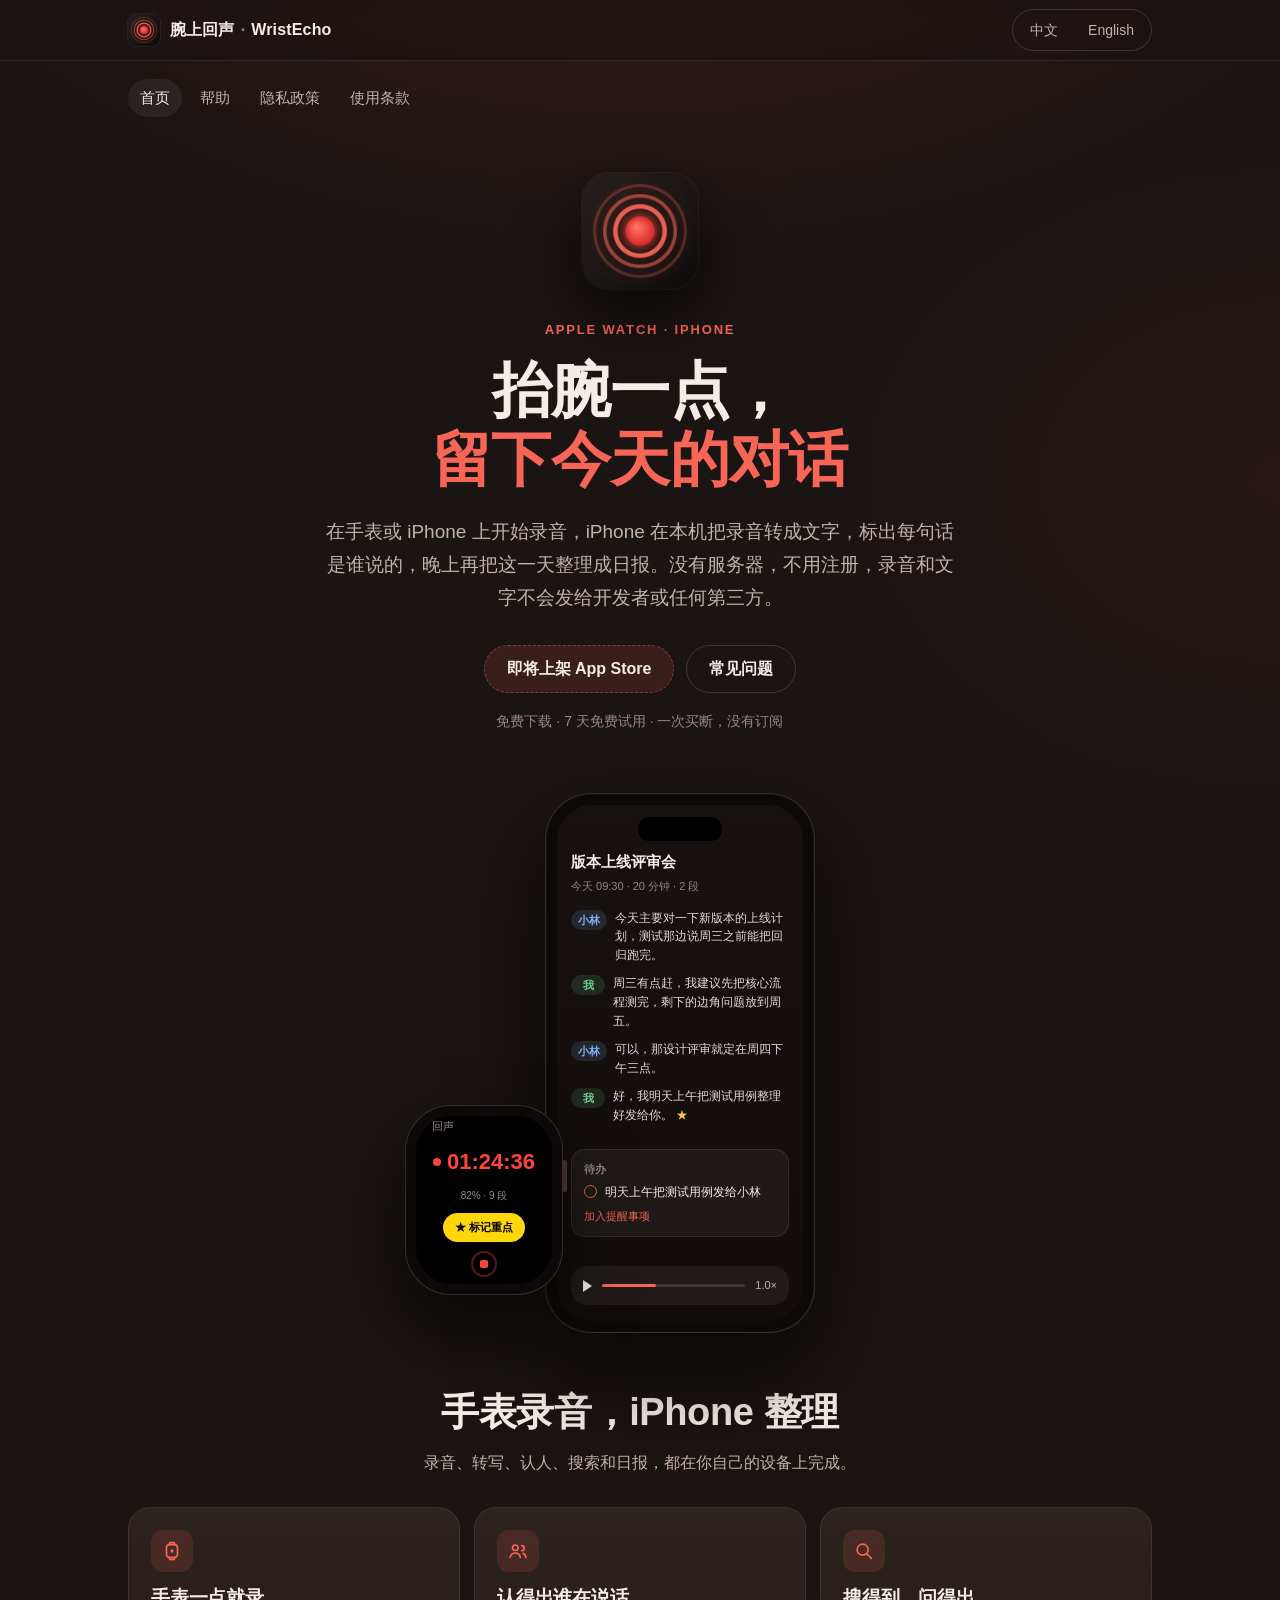
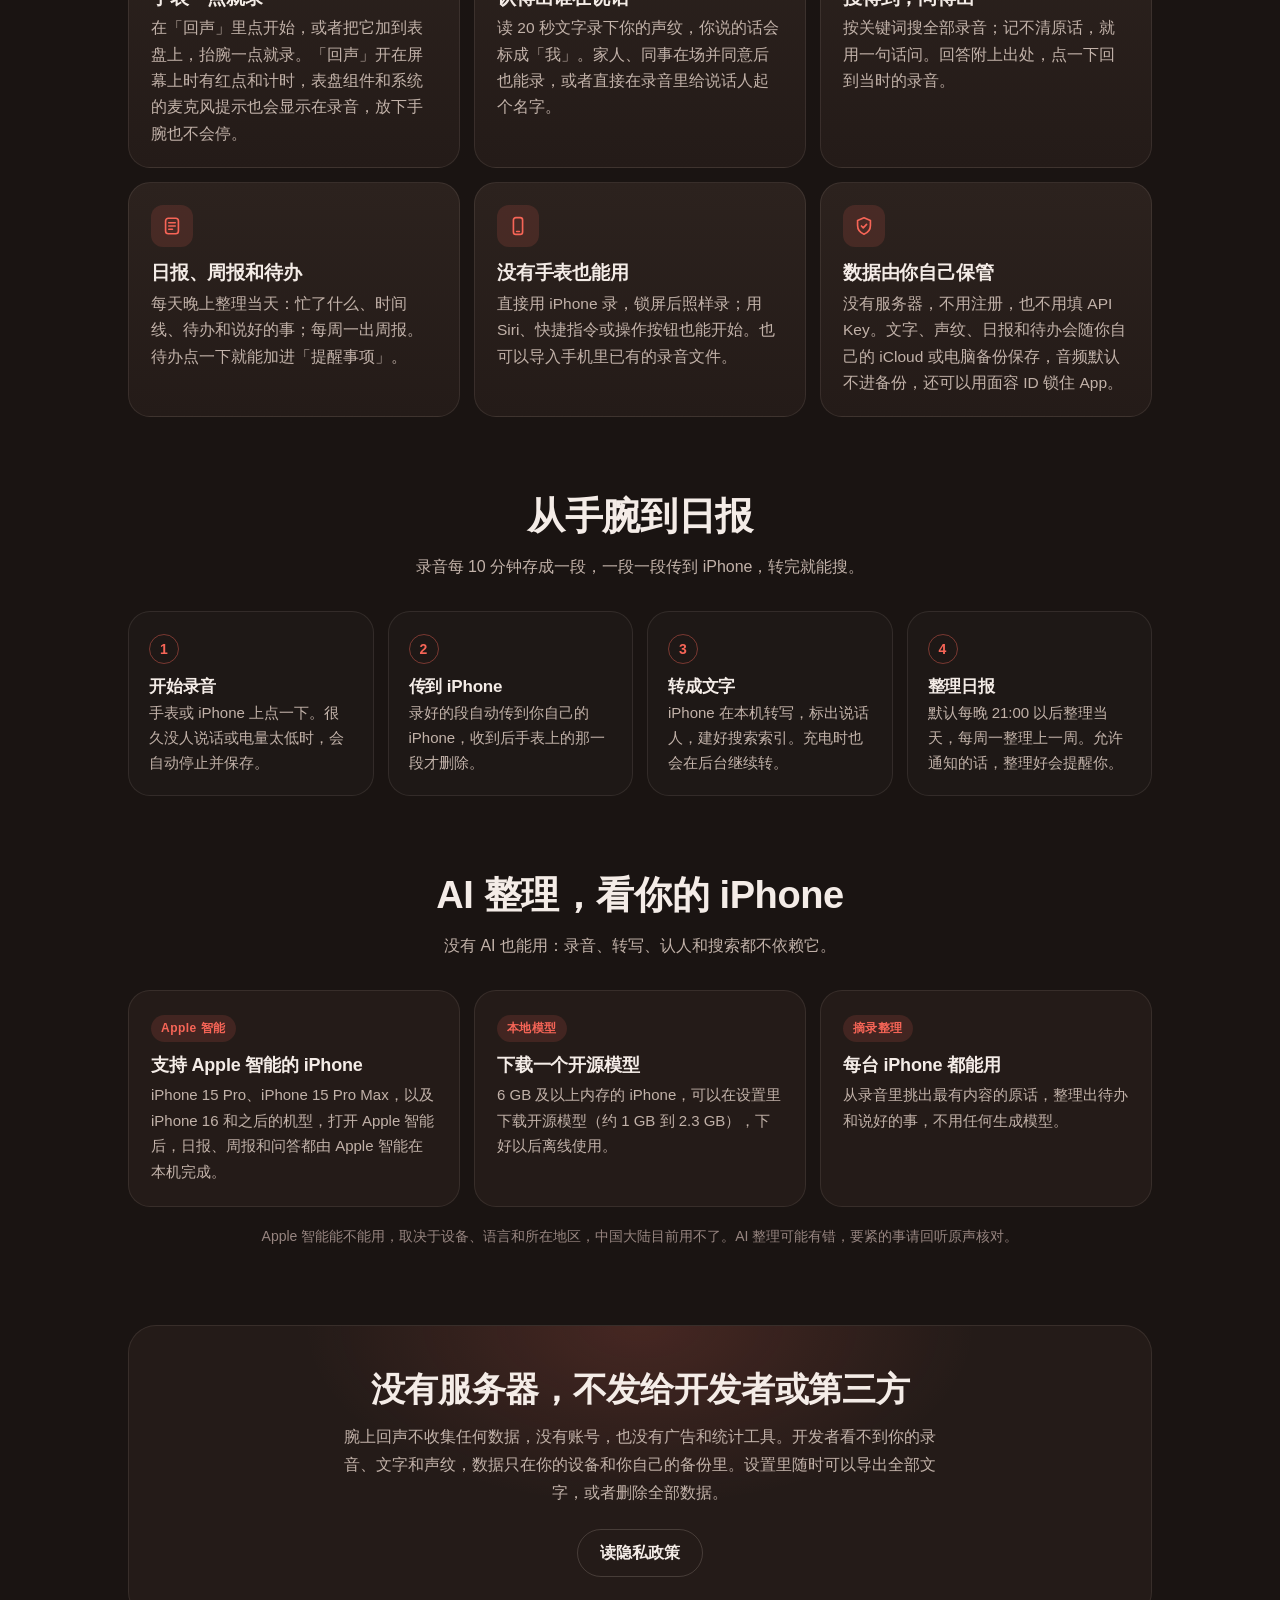
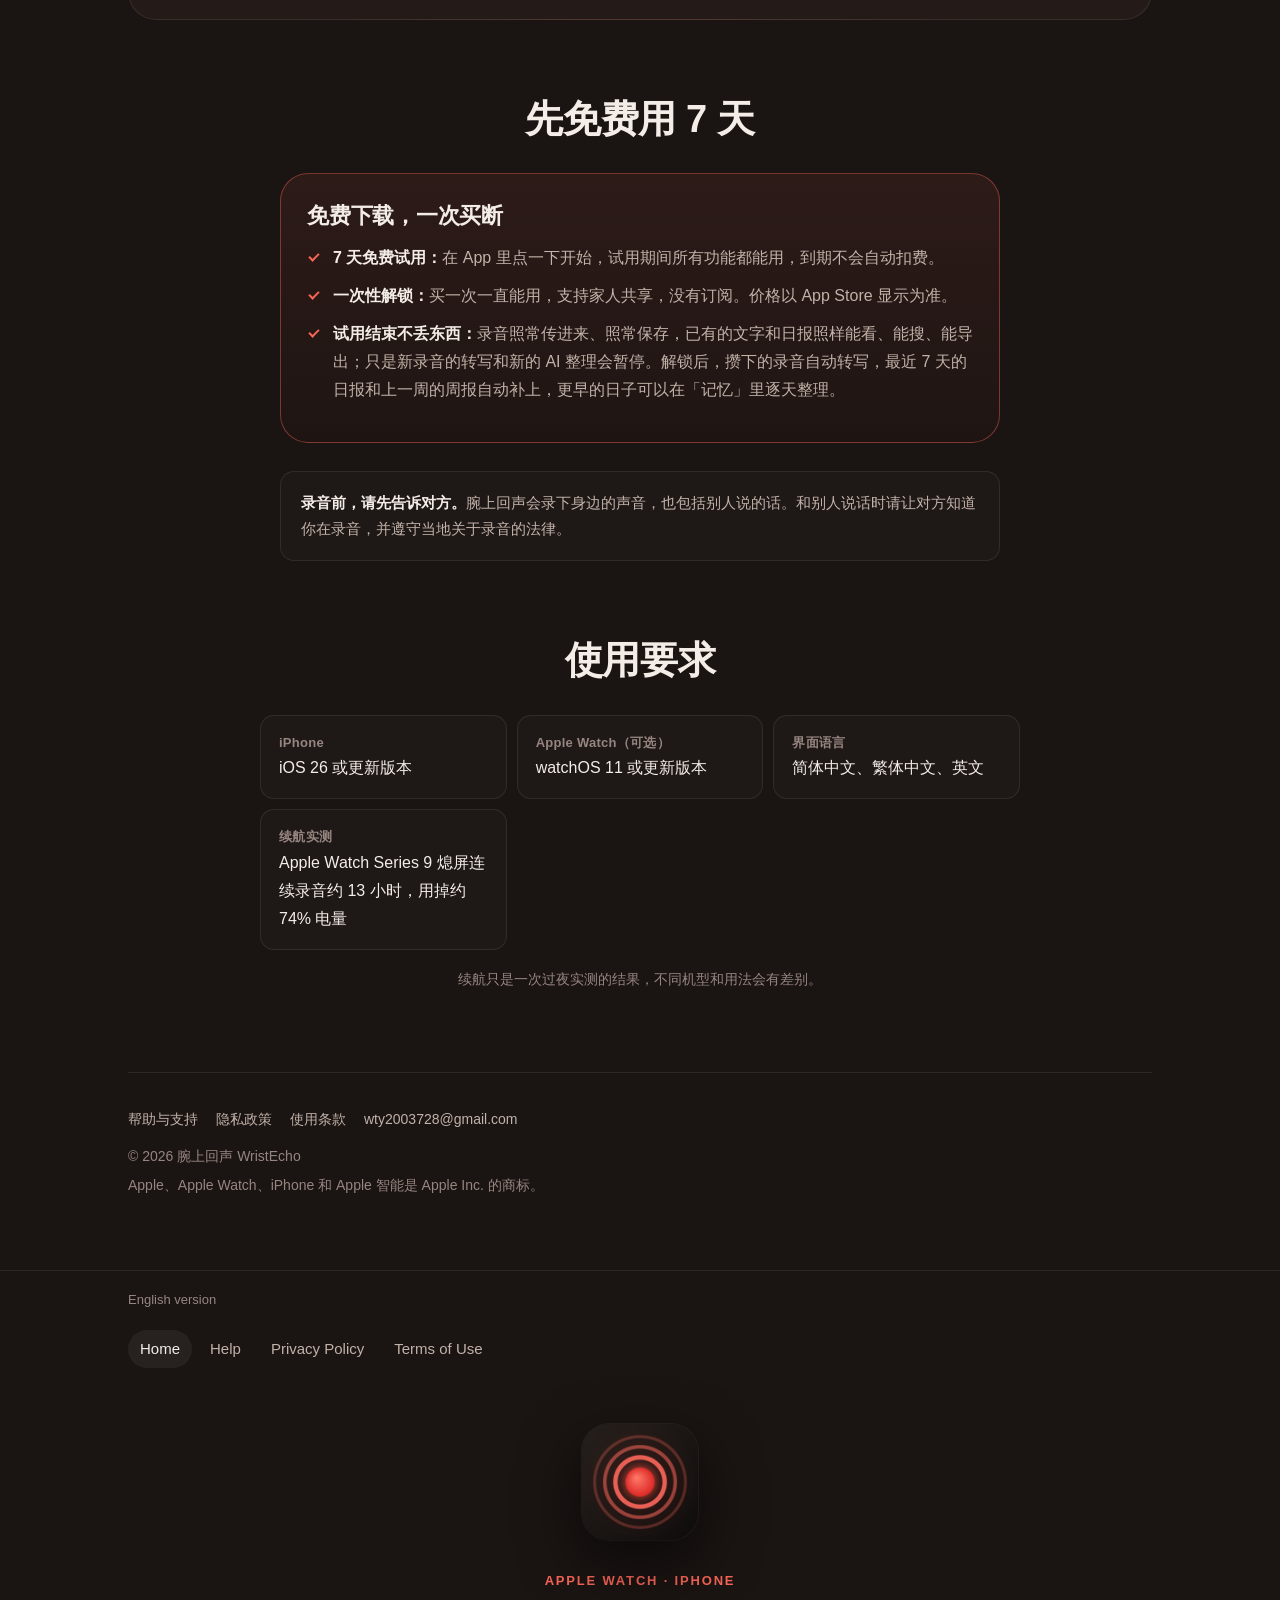
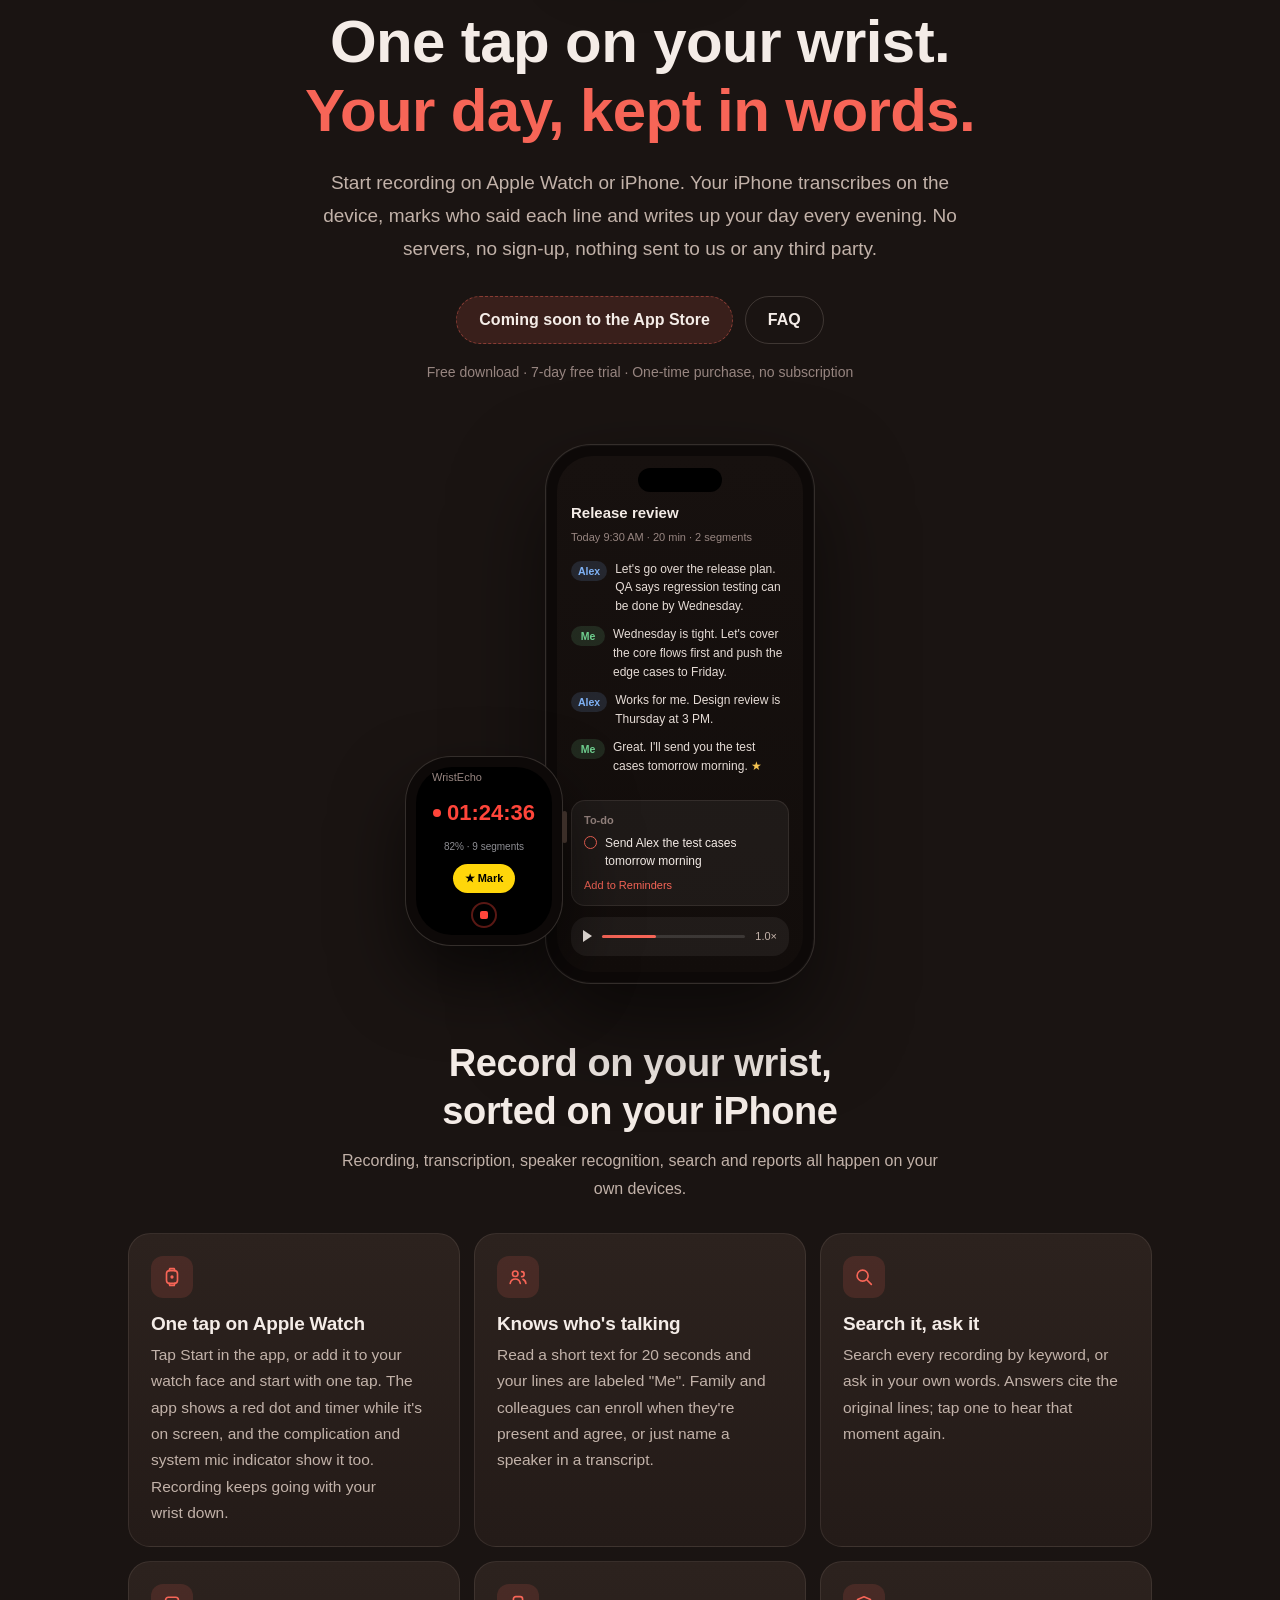
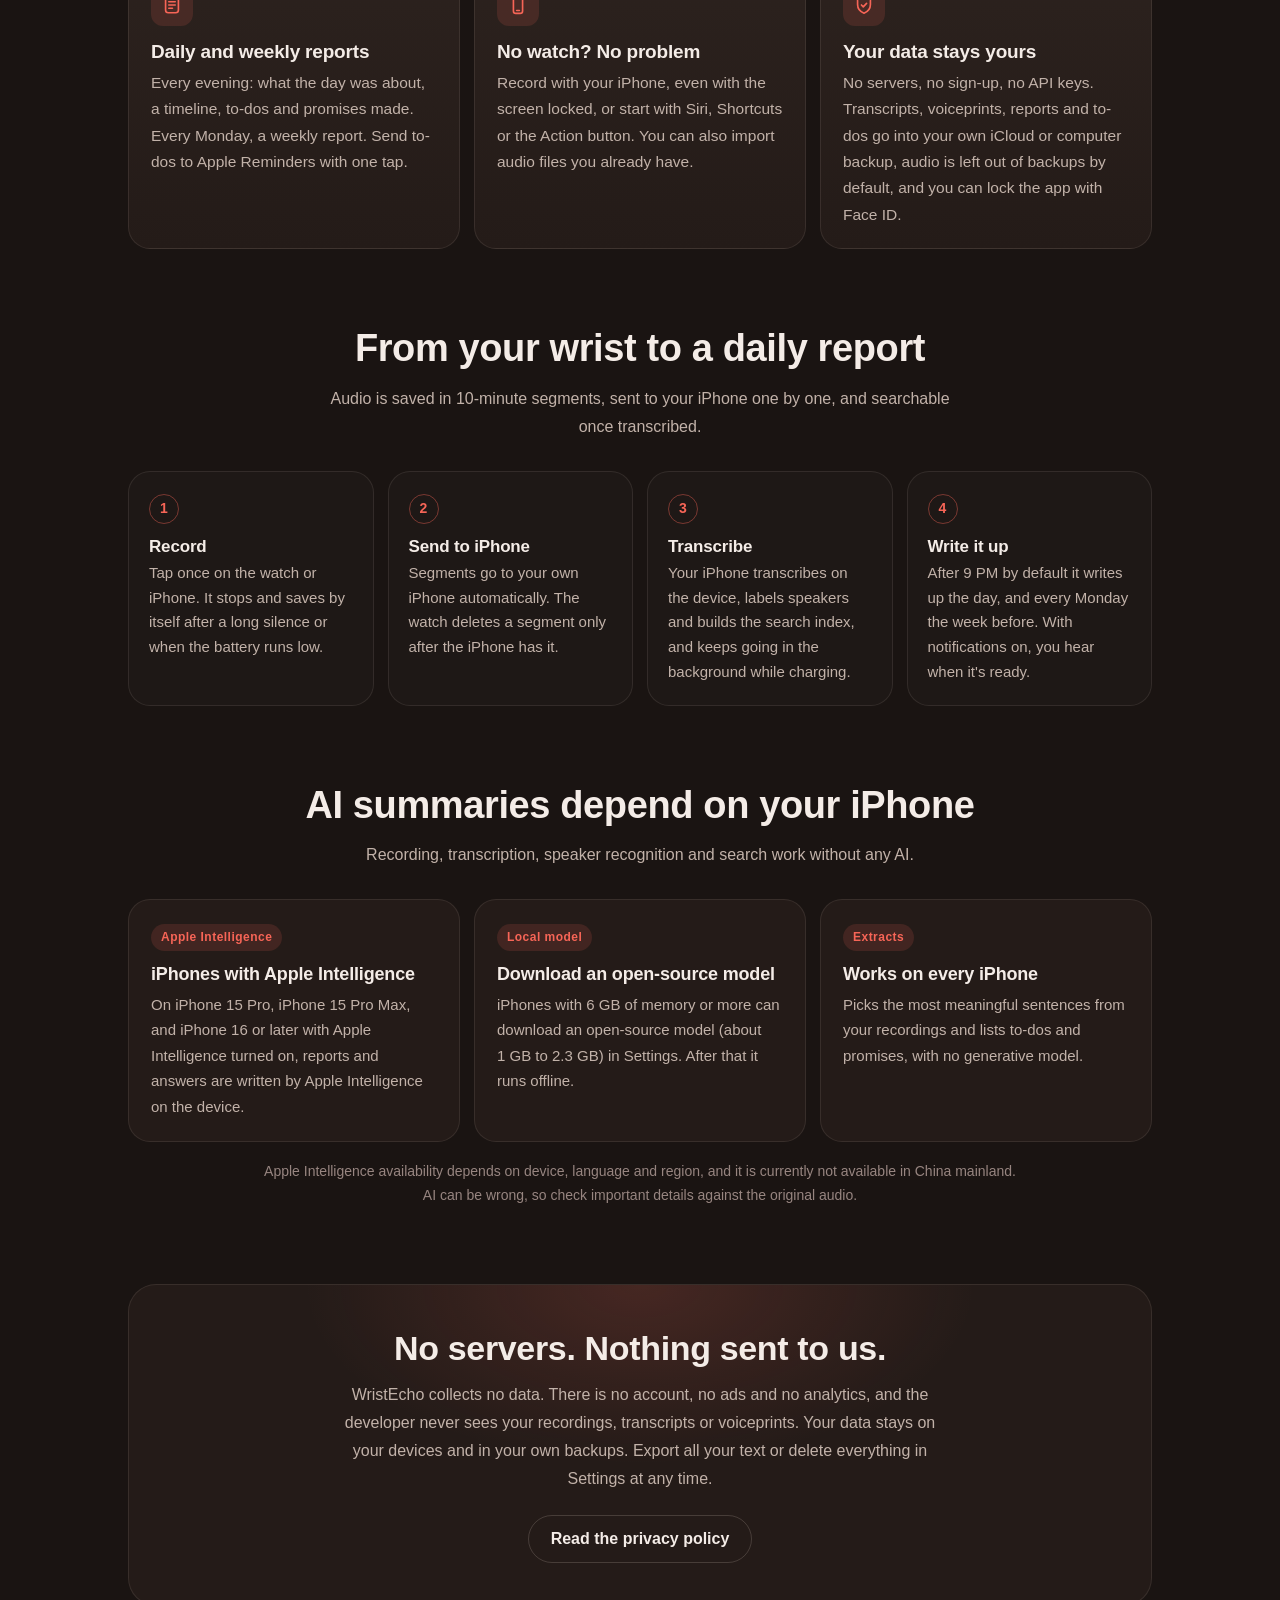
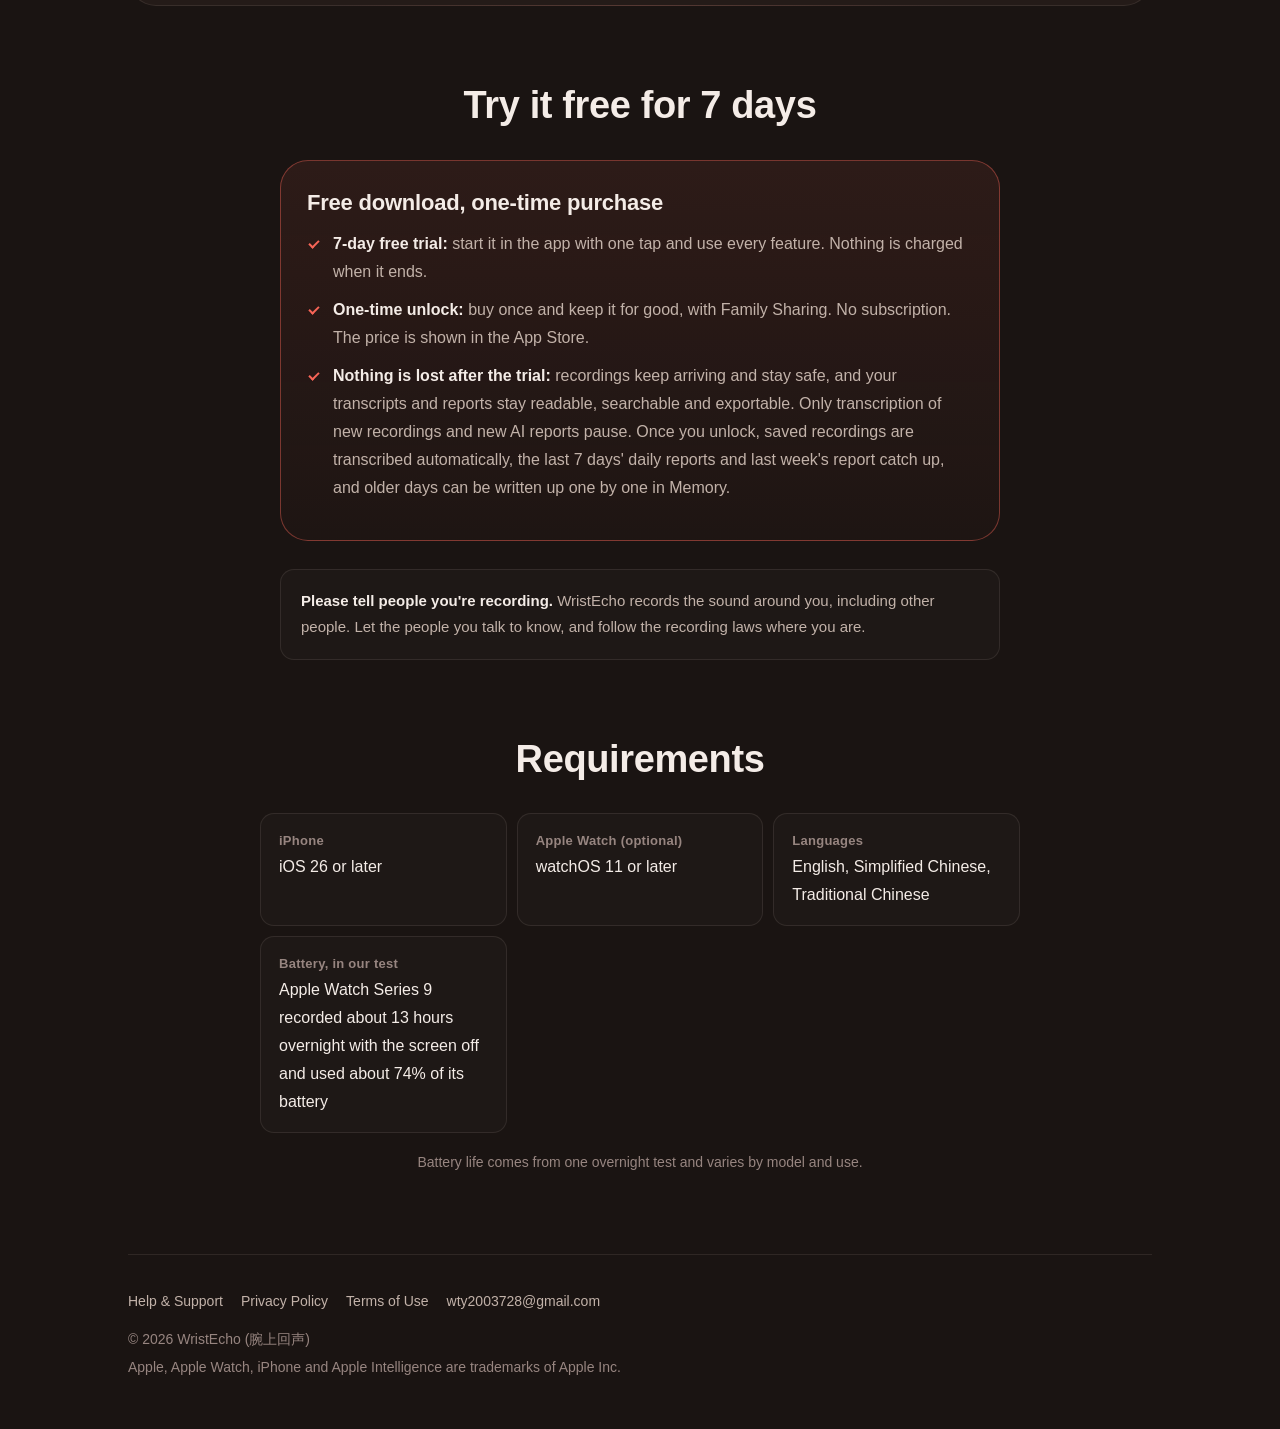
==== wristecho/index.html @ 3355d91e "WristEcho website: privacy policy, terms, support" ====
<!doctype html>
<html lang="zh-Hans">
<head>
<meta charset="utf-8">
<meta name="viewport" content="width=device-width, initial-scale=1, viewport-fit=cover">
<title>腕上回声 WristEcho · 抬腕一点，留下今天的对话</title>
<meta name="description" content="Apple Watch 或 iPhone 录音，iPhone 在本机转成文字、标出谁在说话、每天整理日报。没有服务器，不用注册，不发给开发者或任何第三方。WristEcho records on Apple Watch or iPhone and turns your day into speaker-labeled transcripts and daily reports, all on device.">
<meta name="theme-color" content="#1A1412">
<meta name="color-scheme" content="dark">
<meta property="og:title" content="腕上回声 WristEcho">
<meta property="og:description" content="抬腕一点，留下今天的对话。One tap on your wrist, and your iPhone writes up your day.">
<meta property="og:image" content="https://linfanty.github.io/wristecho/icon.png">
<meta property="og:type" content="website">
<link rel="icon" type="image/png" href="icon.png">
<link rel="apple-touch-icon" href="icon.png">
<link rel="stylesheet" href="style.css">
</head>
<body>
<a class="skip" href="#zh-main">跳到正文 · Skip to content</a>
<header class="topbar">
  <div class="wrap topbar-in">
    <a class="brand" href="index.html"><img src="icon.png" alt="" width="32" height="32"><span class="brand-name">腕上回声<span class="brand-sep">·</span><span class="brand-en" lang="en">WristEcho</span></span></a>
    <nav class="langswitch" aria-label="语言 Language"><a class="lz" href="#zh" lang="zh-Hans">中文</a><a class="le" href="#en" lang="en">English</a></nav>
  </div>
</header>

<main>
<section class="lang" id="zh" data-lang="zh" lang="zh-Hans">
  <div class="wrap">
    <nav class="pagenav" aria-label="网站导航">
      <a href="index.html#zh" aria-current="page">首页</a>
      <a href="support.html#zh">帮助</a>
      <a href="privacy.html#zh">隐私政策</a>
      <a href="terms.html#zh">使用条款</a>
    </nav>

    <div class="hero" id="zh-main">
      <div class="emblem" aria-hidden="true"><span class="ring"></span><span class="ring"></span><span class="ring"></span><img src="icon.png" alt="" width="116" height="116"></div>
      <p class="eyebrow">Apple Watch · iPhone</p>
      <h1>抬腕一点，<br><span class="hl">留下今天的对话</span></h1>
      <p class="lede">在手表或 iPhone 上开始录音，iPhone 在本机把录音转成文字，标出每句话是谁说的，晚上再把这一天整理成日报。没有服务器，不用注册，录音和文字不会发给开发者或任何第三方。</p>
      <div class="cta">
        <span class="btn btn-soon">即将上架 App Store</span>
        <a class="btn btn-ghost" href="support.html#zh">常见问题</a>
      </div>
      <p class="fine">免费下载 · 7 天免费试用 · 一次买断，没有订阅</p>
    </div>

    <div class="showcase" aria-hidden="true">
      <div class="phone">
        <div class="phone-screen">
          <div class="p-head"><span class="p-title">版本上线评审会</span><span class="p-sub">今天 09:30 · 20 分钟 · 2 段</span></div>
          <div class="tline"><span class="chip other">小林</span><p>今天主要对一下新版本的上线计划，测试那边说周三之前能把回归跑完。</p></div>
          <div class="tline"><span class="chip me">我</span><p>周三有点赶，我建议先把核心流程测完，剩下的边角问题放到周五。</p></div>
          <div class="tline opt"><span class="chip other">小林</span><p>可以，那设计评审就定在周四下午三点。</p></div>
          <div class="tline star"><span class="chip me">我</span><p>好，我明天上午把测试用例整理好发给你。</p></div>
          <div class="p-todo"><b>待办</b><span>明天上午把测试用例发给小林</span><i>加入提醒事项</i></div>
          <div class="p-player"><span class="play"></span><span class="bar"></span><span>1.0×</span></div>
        </div>
      </div>
      <div class="watch">
        <div class="watch-screen">
          <span class="w-name">回声</span>
          <span class="w-timer">01:24:36</span>
          <span class="w-meta">82% · 9 段</span>
          <span class="w-mark">★ 标记重点</span>
          <span class="w-stop"></span>
        </div>
      </div>
    </div>

    <div class="section">
      <div class="section-head">
        <h2>手表录音，iPhone 整理</h2>
        <p>录音、转写、认人、搜索和日报，都在你自己的设备上完成。</p>
      </div>
      <div class="grid">
        <div class="card">
          <div class="icon"><svg viewBox="0 0 24 24" fill="none" stroke="currentColor" stroke-width="1.8" stroke-linecap="round" stroke-linejoin="round" aria-hidden="true"><rect x="6" y="5" width="12" height="14" rx="3.5"/><path d="M9 5l.6-2.2h4.8L15 5M9 19l.6 2.2h4.8L15 19"/><circle cx="12" cy="12" r="1.8" fill="currentColor" stroke="none"/></svg></div>
          <h3>手表一点就录</h3>
          <p>在「回声」里点开始，或者把它加到表盘上，抬腕一点就录。「回声」开在屏幕上时有红点和计时，表盘组件和系统的麦克风提示也会显示在录音，放下手腕也不会停。</p>
        </div>
        <div class="card">
          <div class="icon"><svg viewBox="0 0 24 24" fill="none" stroke="currentColor" stroke-width="1.8" stroke-linecap="round" stroke-linejoin="round" aria-hidden="true"><circle cx="9" cy="8.5" r="3"/><path d="M3.5 19c.6-3 2.8-4.8 5.5-4.8s4.9 1.8 5.5 4.8"/><path d="M16 6.2a2.7 2.7 0 1 1 0 5.4M17.5 14.6c1.7.6 2.8 2.1 3.1 4.4"/></svg></div>
          <h3>认得出谁在说话</h3>
          <p>读 20 秒文字录下你的声纹，你说的话会标成「我」。家人、同事在场并同意后也能录，或者直接在录音里给说话人起个名字。</p>
        </div>
        <div class="card">
          <div class="icon"><svg viewBox="0 0 24 24" fill="none" stroke="currentColor" stroke-width="1.8" stroke-linecap="round" stroke-linejoin="round" aria-hidden="true"><circle cx="10.5" cy="10.5" r="6"/><path d="M15 15l5 5"/></svg></div>
          <h3>搜得到，问得出</h3>
          <p>按关键词搜全部录音；记不清原话，就用一句话问。回答附上出处，点一下回到当时的录音。</p>
        </div>
        <div class="card">
          <div class="icon"><svg viewBox="0 0 24 24" fill="none" stroke="currentColor" stroke-width="1.8" stroke-linecap="round" stroke-linejoin="round" aria-hidden="true"><rect x="5" y="3.5" width="14" height="17" rx="3"/><path d="M8.5 8.5h7M8.5 12h7M8.5 15.5h4"/></svg></div>
          <h3>日报、周报和待办</h3>
          <p>每天晚上整理当天：忙了什么、时间线、待办和说好的事；每周一出周报。待办点一下就能加进「提醒事项」。</p>
        </div>
        <div class="card">
          <div class="icon"><svg viewBox="0 0 24 24" fill="none" stroke="currentColor" stroke-width="1.8" stroke-linecap="round" stroke-linejoin="round" aria-hidden="true"><rect x="7" y="2.8" width="10" height="18.4" rx="2.6"/><path d="M10.5 18h3"/></svg></div>
          <h3>没有手表也能用</h3>
          <p>直接用 iPhone 录，锁屏后照样录；用 Siri、快捷指令或操作按钮也能开始。也可以导入手机里已有的录音文件。</p>
        </div>
        <div class="card">
          <div class="icon"><svg viewBox="0 0 24 24" fill="none" stroke="currentColor" stroke-width="1.8" stroke-linecap="round" stroke-linejoin="round" aria-hidden="true"><path d="M12 3l7 3v5.5c0 4.4-3 7.9-7 9.5-4-1.6-7-5.1-7-9.5V6z"/><path d="M9.2 12l2 2 3.6-3.8"/></svg></div>
          <h3>数据由你自己保管</h3>
          <p>没有服务器，不用注册，也不用填 API Key。文字、声纹、日报和待办会随你自己的 iCloud 或电脑备份保存，音频默认不进备份，还可以用面容 ID 锁住 App。</p>
        </div>
      </div>
    </div>

    <div class="section">
      <div class="section-head">
        <h2>从手腕到日报</h2>
        <p>录音每 10 分钟存成一段，一段一段传到 iPhone，转完就能搜。</p>
      </div>
      <ol class="flow">
        <li><h3>开始录音</h3><p>手表或 iPhone 上点一下。很久没人说话或电量太低时，会自动停止并保存。</p></li>
        <li><h3>传到 iPhone</h3><p>录好的段自动传到你自己的 iPhone，收到后手表上的那一段才删除。</p></li>
        <li><h3>转成文字</h3><p>iPhone 在本机转写，标出说话人，建好搜索索引。充电时也会在后台继续转。</p></li>
        <li><h3>整理日报</h3><p>默认每晚 21:00 以后整理当天，每周一整理上一周。允许通知的话，整理好会提醒你。</p></li>
      </ol>
    </div>

    <div class="section">
      <div class="section-head">
        <h2>AI 整理，看你的 iPhone</h2>
        <p>没有 AI 也能用：录音、转写、认人和搜索都不依赖它。</p>
      </div>
      <div class="tiers">
        <div class="tier"><span class="tag">Apple 智能</span><h3>支持 Apple 智能的 iPhone</h3><p>iPhone 15 Pro、iPhone 15 Pro Max，以及 iPhone 16 和之后的机型，打开 Apple 智能后，日报、周报和问答都由 Apple 智能在本机完成。</p></div>
        <div class="tier"><span class="tag">本地模型</span><h3>下载一个开源模型</h3><p>6 GB 及以上内存的 iPhone，可以在设置里下载开源模型（约 1 GB 到 2.3 GB），下好以后离线使用。</p></div>
        <div class="tier"><span class="tag">摘录整理</span><h3>每台 iPhone 都能用</h3><p>从录音里挑出最有内容的原话，整理出待办和说好的事，不用任何生成模型。</p></div>
      </div>
      <p class="note">Apple 智能能不能用，取决于设备、语言和所在地区，中国大陆目前用不了。AI 整理可能有错，要紧的事请回听原声核对。</p>
    </div>

    <div class="band">
      <h2>没有服务器，不发给开发者或第三方</h2>
      <p>腕上回声不收集任何数据，没有账号，也没有广告和统计工具。开发者看不到你的录音、文字和声纹，数据只在你的设备和你自己的备份里。设置里随时可以导出全部文字，或者删除全部数据。</p>
      <a class="btn btn-ghost" href="privacy.html#zh">读隐私政策</a>
    </div>

    <div class="section">
      <div class="section-head">
        <h2>先免费用 7 天</h2>
      </div>
      <div class="price">
        <h3>免费下载，一次买断</h3>
        <ul>
          <li><b>7 天免费试用：</b>在 App 里点一下开始，试用期间所有功能都能用，到期不会自动扣费。</li>
          <li><b>一次性解锁：</b>买一次一直能用，支持家人共享，没有订阅。价格以 App Store 显示为准。</li>
          <li><b>试用结束不丢东西：</b>录音照常传进来、照常保存，已有的文字和日报照样能看、能搜、能导出；只是新录音的转写和新的 AI 整理会暂停。解锁后，攒下的录音自动转写，最近 7 天的日报和上一周的周报自动补上，更早的日子可以在「记忆」里逐天整理。</li>
        </ul>
      </div>
      <p class="consent"><b>录音前，请先告诉对方。</b>腕上回声会录下身边的声音，也包括别人说的话。和别人说话时请让对方知道你在录音，并遵守当地关于录音的法律。</p>
    </div>

    <div class="section">
      <div class="section-head">
        <h2>使用要求</h2>
      </div>
      <div class="specs">
        <div class="spec"><b>iPhone</b><span>iOS 26 或更新版本</span></div>
        <div class="spec"><b>Apple Watch（可选）</b><span>watchOS 11 或更新版本</span></div>
        <div class="spec"><b>界面语言</b><span>简体中文、繁体中文、英文</span></div>
        <div class="spec"><b>续航实测</b><span>Apple Watch Series 9 熄屏连续录音约 13 小时，用掉约 74% 电量</span></div>
      </div>
      <p class="note">续航只是一次过夜实测的结果，不同机型和用法会有差别。</p>
    </div>

    <footer class="foot">
      <div class="foot-links">
        <a href="support.html#zh">帮助与支持</a>
        <a href="privacy.html#zh">隐私政策</a>
        <a href="terms.html#zh">使用条款</a>
        <a href="mailto:wty2003728@gmail.com">wty2003728@gmail.com</a>
      </div>
      <p>© 2026 腕上回声 WristEcho</p>
      <p>Apple、Apple Watch、iPhone 和 Apple 智能是 Apple Inc. 的商标。</p>
    </footer>
  </div>
</section>

<section class="lang" id="en" data-lang="en" lang="en">
  <div class="wrap">
    <p class="lang-note divider-note">English version</p>
    <nav class="pagenav" aria-label="Site">
      <a href="index.html#en" aria-current="page">Home</a>
      <a href="support.html#en">Help</a>
      <a href="privacy.html#en">Privacy Policy</a>
      <a href="terms.html#en">Terms of Use</a>
    </nav>

    <div class="hero" id="en-main">
      <div class="emblem" aria-hidden="true"><span class="ring"></span><span class="ring"></span><span class="ring"></span><img src="icon.png" alt="" width="116" height="116"></div>
      <p class="eyebrow">Apple Watch · iPhone</p>
      <h1>One tap on your wrist.<br><span class="hl">Your day, kept in words.</span></h1>
      <p class="lede">Start recording on Apple Watch or iPhone. Your iPhone transcribes on the device, marks who said each line and writes up your day every evening. No servers, no sign-up, nothing sent to us or any third party.</p>
      <div class="cta">
        <span class="btn btn-soon">Coming soon to the App Store</span>
        <a class="btn btn-ghost" href="support.html#en">FAQ</a>
      </div>
      <p class="fine">Free download · 7-day free trial · One-time purchase, no subscription</p>
    </div>

    <div class="showcase" aria-hidden="true">
      <div class="phone">
        <div class="phone-screen">
          <div class="p-head"><span class="p-title">Release review</span><span class="p-sub">Today 9:30 AM · 20 min · 2 segments</span></div>
          <div class="tline"><span class="chip other">Alex</span><p>Let's go over the release plan. QA says regression testing can be done by Wednesday.</p></div>
          <div class="tline"><span class="chip me">Me</span><p>Wednesday is tight. Let's cover the core flows first and push the edge cases to Friday.</p></div>
          <div class="tline opt"><span class="chip other">Alex</span><p>Works for me. Design review is Thursday at 3 PM.</p></div>
          <div class="tline star"><span class="chip me">Me</span><p>Great. I'll send you the test cases tomorrow morning.</p></div>
          <div class="p-todo"><b>To-do</b><span>Send Alex the test cases tomorrow morning</span><i>Add to Reminders</i></div>
          <div class="p-player"><span class="play"></span><span class="bar"></span><span>1.0×</span></div>
        </div>
      </div>
      <div class="watch">
        <div class="watch-screen">
          <span class="w-name">WristEcho</span>
          <span class="w-timer">01:24:36</span>
          <span class="w-meta">82% · 9 segments</span>
          <span class="w-mark">★ Mark</span>
          <span class="w-stop"></span>
        </div>
      </div>
    </div>

    <div class="section">
      <div class="section-head">
        <h2>Record on your wrist, sorted on your iPhone</h2>
        <p>Recording, transcription, speaker recognition, search and reports all happen on your own devices.</p>
      </div>
      <div class="grid">
        <div class="card">
          <div class="icon"><svg viewBox="0 0 24 24" fill="none" stroke="currentColor" stroke-width="1.8" stroke-linecap="round" stroke-linejoin="round" aria-hidden="true"><rect x="6" y="5" width="12" height="14" rx="3.5"/><path d="M9 5l.6-2.2h4.8L15 5M9 19l.6 2.2h4.8L15 19"/><circle cx="12" cy="12" r="1.8" fill="currentColor" stroke="none"/></svg></div>
          <h3>One tap on Apple Watch</h3>
          <p>Tap Start in the app, or add it to your watch face and start with one tap. The app shows a red dot and timer while it's on screen, and the complication and system mic indicator show it too. Recording keeps going with your wrist down.</p>
        </div>
        <div class="card">
          <div class="icon"><svg viewBox="0 0 24 24" fill="none" stroke="currentColor" stroke-width="1.8" stroke-linecap="round" stroke-linejoin="round" aria-hidden="true"><circle cx="9" cy="8.5" r="3"/><path d="M3.5 19c.6-3 2.8-4.8 5.5-4.8s4.9 1.8 5.5 4.8"/><path d="M16 6.2a2.7 2.7 0 1 1 0 5.4M17.5 14.6c1.7.6 2.8 2.1 3.1 4.4"/></svg></div>
          <h3>Knows who's talking</h3>
          <p>Read a short text for 20 seconds and your lines are labeled "Me". Family and colleagues can enroll when they're present and agree, or just name a speaker in a transcript.</p>
        </div>
        <div class="card">
          <div class="icon"><svg viewBox="0 0 24 24" fill="none" stroke="currentColor" stroke-width="1.8" stroke-linecap="round" stroke-linejoin="round" aria-hidden="true"><circle cx="10.5" cy="10.5" r="6"/><path d="M15 15l5 5"/></svg></div>
          <h3>Search it, ask it</h3>
          <p>Search every recording by keyword, or ask in your own words. Answers cite the original lines; tap one to hear that moment again.</p>
        </div>
        <div class="card">
          <div class="icon"><svg viewBox="0 0 24 24" fill="none" stroke="currentColor" stroke-width="1.8" stroke-linecap="round" stroke-linejoin="round" aria-hidden="true"><rect x="5" y="3.5" width="14" height="17" rx="3"/><path d="M8.5 8.5h7M8.5 12h7M8.5 15.5h4"/></svg></div>
          <h3>Daily and weekly reports</h3>
          <p>Every evening: what the day was about, a timeline, to-dos and promises made. Every Monday, a weekly report. Send to-dos to Apple Reminders with one tap.</p>
        </div>
        <div class="card">
          <div class="icon"><svg viewBox="0 0 24 24" fill="none" stroke="currentColor" stroke-width="1.8" stroke-linecap="round" stroke-linejoin="round" aria-hidden="true"><rect x="7" y="2.8" width="10" height="18.4" rx="2.6"/><path d="M10.5 18h3"/></svg></div>
          <h3>No watch? No problem</h3>
          <p>Record with your iPhone, even with the screen locked, or start with Siri, Shortcuts or the Action button. You can also import audio files you already have.</p>
        </div>
        <div class="card">
          <div class="icon"><svg viewBox="0 0 24 24" fill="none" stroke="currentColor" stroke-width="1.8" stroke-linecap="round" stroke-linejoin="round" aria-hidden="true"><path d="M12 3l7 3v5.5c0 4.4-3 7.9-7 9.5-4-1.6-7-5.1-7-9.5V6z"/><path d="M9.2 12l2 2 3.6-3.8"/></svg></div>
          <h3>Your data stays yours</h3>
          <p>No servers, no sign-up, no API keys. Transcripts, voiceprints, reports and to-dos go into your own iCloud or computer backup, audio is left out of backups by default, and you can lock the app with Face ID.</p>
        </div>
      </div>
    </div>

    <div class="section">
      <div class="section-head">
        <h2>From your wrist to a daily report</h2>
        <p>Audio is saved in 10-minute segments, sent to your iPhone one by one, and searchable once transcribed.</p>
      </div>
      <ol class="flow">
        <li><h3>Record</h3><p>Tap once on the watch or iPhone. It stops and saves by itself after a long silence or when the battery runs low.</p></li>
        <li><h3>Send to iPhone</h3><p>Segments go to your own iPhone automatically. The watch deletes a segment only after the iPhone has it.</p></li>
        <li><h3>Transcribe</h3><p>Your iPhone transcribes on the device, labels speakers and builds the search index, and keeps going in the background while charging.</p></li>
        <li><h3>Write it up</h3><p>After 9 PM by default it writes up the day, and every Monday the week before. With notifications on, you hear when it's ready.</p></li>
      </ol>
    </div>

    <div class="section">
      <div class="section-head">
        <h2>AI summaries depend on your iPhone</h2>
        <p>Recording, transcription, speaker recognition and search work without any AI.</p>
      </div>
      <div class="tiers">
        <div class="tier"><span class="tag">Apple Intelligence</span><h3>iPhones with Apple Intelligence</h3><p>On iPhone 15 Pro, iPhone 15 Pro Max, and iPhone 16 or later with Apple Intelligence turned on, reports and answers are written by Apple Intelligence on the device.</p></div>
        <div class="tier"><span class="tag">Local model</span><h3>Download an open-source model</h3><p>iPhones with 6 GB of memory or more can download an open-source model (about 1 GB to 2.3 GB) in Settings. After that it runs offline.</p></div>
        <div class="tier"><span class="tag">Extracts</span><h3>Works on every iPhone</h3><p>Picks the most meaningful sentences from your recordings and lists to-dos and promises, with no generative model.</p></div>
      </div>
      <p class="note">Apple Intelligence availability depends on device, language and region, and it is currently not available in China mainland. AI can be wrong, so check important details against the original audio.</p>
    </div>

    <div class="band">
      <h2>No servers. Nothing sent to us.</h2>
      <p>WristEcho collects no data. There is no account, no ads and no analytics, and the developer never sees your recordings, transcripts or voiceprints. Your data stays on your devices and in your own backups. Export all your text or delete everything in Settings at any time.</p>
      <a class="btn btn-ghost" href="privacy.html#en">Read the privacy policy</a>
    </div>

    <div class="section">
      <div class="section-head">
        <h2>Try it free for 7 days</h2>
      </div>
      <div class="price">
        <h3>Free download, one-time purchase</h3>
        <ul>
          <li><b>7-day free trial:</b> start it in the app with one tap and use every feature. Nothing is charged when it ends.</li>
          <li><b>One-time unlock:</b> buy once and keep it for good, with Family Sharing. No subscription. The price is shown in the App Store.</li>
          <li><b>Nothing is lost after the trial:</b> recordings keep arriving and stay safe, and your transcripts and reports stay readable, searchable and exportable. Only transcription of new recordings and new AI reports pause. Once you unlock, saved recordings are transcribed automatically, the last 7 days' daily reports and last week's report catch up, and older days can be written up one by one in Memory.</li>
        </ul>
      </div>
      <p class="consent"><b>Please tell people you're recording.</b> WristEcho records the sound around you, including other people. Let the people you talk to know, and follow the recording laws where you are.</p>
    </div>

    <div class="section">
      <div class="section-head">
        <h2>Requirements</h2>
      </div>
      <div class="specs">
        <div class="spec"><b>iPhone</b><span>iOS 26 or later</span></div>
        <div class="spec"><b>Apple Watch (optional)</b><span>watchOS 11 or later</span></div>
        <div class="spec"><b>Languages</b><span>English, Simplified Chinese, Traditional Chinese</span></div>
        <div class="spec"><b>Battery, in our test</b><span>Apple Watch Series 9 recorded about 13 hours overnight with the screen off and used about 74% of its battery</span></div>
      </div>
      <p class="note">Battery life comes from one overnight test and varies by model and use.</p>
    </div>

    <footer class="foot">
      <div class="foot-links">
        <a href="support.html#en">Help &amp; Support</a>
        <a href="privacy.html#en">Privacy Policy</a>
        <a href="terms.html#en">Terms of Use</a>
        <a href="mailto:wty2003728@gmail.com">wty2003728@gmail.com</a>
      </div>
      <p>© 2026 WristEcho (腕上回声)</p>
      <p>Apple, Apple Watch, iPhone and Apple Intelligence are trademarks of Apple Inc.</p>
    </footer>
  </div>
</section>
</main>
</body>
</html>
---- wristecho/style.css ----
:root {
  color-scheme: dark;
  --bg: #1A1412;
  --bg-deep: #140F0D;
  --card: #241B18;
  --card-hi: #2C221E;
  --line: rgba(255, 232, 222, 0.09);
  --line-strong: rgba(255, 232, 222, 0.16);
  --text: #F4ECE7;
  --muted: #C2B2A9;
  --faint: #978580;
  --accent: #F76557;
  --accent-ink: #1A1412;
  --accent-soft: rgba(247, 101, 87, 0.14);
  --accent-line: rgba(247, 101, 87, 0.42);
  --me: #6FCF8F;
  --other: #7FB2F5;
  --star: #F5C451;
  --radius: 22px;
  --radius-sm: 14px;
  --wrap: 1080px;
  --read: 720px;
  --gutter: 16px;
  --font: -apple-system, BlinkMacSystemFont, "SF Pro Text", "PingFang SC", "Hiragino Sans GB", "Microsoft YaHei", "Noto Sans CJK SC", "Noto Sans SC", "Helvetica Neue", Arial, sans-serif;
  --font-display: -apple-system, BlinkMacSystemFont, "SF Pro Display", "PingFang SC", "Hiragino Sans GB", "Microsoft YaHei", "Noto Sans CJK SC", "Noto Sans SC", "Helvetica Neue", Arial, sans-serif;
  --font-round: ui-rounded, "SF Pro Rounded", -apple-system, BlinkMacSystemFont, "PingFang SC", sans-serif;
}

@media (min-width: 640px) {
  :root { --gutter: 28px; }
}

*, *::before, *::after { box-sizing: border-box; }

html {
  -webkit-text-size-adjust: 100%;
  text-size-adjust: 100%;
  background: var(--bg);
}

body {
  margin: 0;
  min-height: 100vh;
  background:
    radial-gradient(70rem 42rem at 50% -14rem, rgba(247, 101, 87, 0.17), transparent 70%),
    radial-gradient(40rem 30rem at 100% 30rem, rgba(247, 101, 87, 0.05), transparent 70%),
    var(--bg);
  background-repeat: no-repeat;
  color: var(--text);
  font: 400 16px/1.75 var(--font);
  -webkit-font-smoothing: antialiased;
  overflow-x: hidden;
}

img { max-width: 100%; height: auto; display: block; }

a { color: var(--accent); text-decoration: none; }
a:hover { text-decoration: underline; text-underline-offset: 3px; }
a:focus-visible, summary:focus-visible {
  outline: 2px solid var(--accent);
  outline-offset: 3px;
  border-radius: 6px;
}

[id] { scroll-margin-top: 88px; }

.wrap {
  width: 100%;
  max-width: var(--wrap);
  margin: 0 auto;
  padding: 0 var(--gutter);
}

.read {
  max-width: calc(var(--read) + var(--gutter) * 2);
}

.skip {
  position: absolute;
  left: -9999px;
  top: 0;
}
.skip:focus {
  left: 16px;
  top: 12px;
  z-index: 20;
  background: var(--accent);
  color: var(--accent-ink);
  padding: 8px 14px;
  border-radius: 999px;
}

.topbar {
  position: sticky;
  top: 0;
  z-index: 10;
  background: rgba(26, 20, 18, 0.78);
  -webkit-backdrop-filter: saturate(150%) blur(16px);
  backdrop-filter: saturate(150%) blur(16px);
  border-bottom: 1px solid var(--line);
}

.topbar-in {
  display: flex;
  align-items: center;
  justify-content: space-between;
  gap: 12px;
  min-height: 60px;
}

.brand {
  display: flex;
  align-items: center;
  gap: 10px;
  color: var(--text);
  font-weight: 600;
  letter-spacing: 0.01em;
  min-width: 0;
}
.brand:hover { text-decoration: none; }
.brand img {
  width: 32px;
  height: 32px;
  border-radius: 8px;
  box-shadow: 0 0 0 1px rgba(255, 255, 255, 0.06);
  flex: none;
}
.brand-name { white-space: nowrap; overflow: hidden; text-overflow: ellipsis; }
.brand-sep { color: var(--faint); margin: 0 6px; }
@media (max-width: 440px) {
  .brand-sep, .brand-en { display: none; }
}

.langswitch {
  display: flex;
  gap: 2px;
  padding: 3px;
  border: 1px solid var(--line-strong);
  border-radius: 999px;
  flex: none;
}
.langswitch a {
  display: inline-flex;
  align-items: center;
  min-height: 34px;
  padding: 0 14px;
  border-radius: 999px;
  color: var(--muted);
  font-size: 14px;
  font-weight: 500;
}
.langswitch a:hover { text-decoration: none; color: var(--text); }

html:has(.lang[data-lang="en"]:target, .lang[data-lang="en"] :target) .lang[data-lang="zh"],
html:has(.lang[data-lang="zh"]:target, .lang[data-lang="zh"] :target) .lang[data-lang="en"] {
  display: none;
}
html:has(.lang[data-lang="en"]:target, .lang[data-lang="en"] :target) .langswitch .le,
html:has(.lang[data-lang="zh"]:target, .lang[data-lang="zh"] :target) .langswitch .lz {
  background: var(--accent-soft);
  color: var(--text);
}

.lang + .lang {
  border-top: 1px solid var(--line);
  margin-top: 24px;
}
html:has(.lang:target, .lang :target) .lang + .lang {
  border-top: 0;
  margin-top: 0;
}
html:has(.lang:target, .lang :target) .divider-note {
  display: none;
}

.lang-note {
  margin: 18px 0 0;
  font-size: 13px;
  color: var(--faint);
}

.pagenav {
  display: flex;
  flex-wrap: wrap;
  gap: 4px 6px;
  padding-top: 18px;
  font-size: 15px;
}
.pagenav a {
  display: inline-flex;
  align-items: center;
  min-height: 38px;
  padding: 0 12px;
  border-radius: 999px;
  color: var(--muted);
}
.pagenav a:hover { color: var(--text); background: rgba(255, 255, 255, 0.04); text-decoration: none; }
.pagenav a[aria-current="page"] { color: var(--text); background: rgba(255, 255, 255, 0.06); }

h1, h2, h3 {
  font-family: var(--font-display);
  color: var(--text);
  letter-spacing: -0.01em;
  line-height: 1.25;
  margin: 0;
  text-wrap: balance;
}
.lede, .section-head p, .note, .card p, .tier p, .flow p { text-wrap: pretty; }

.hero {
  text-align: center;
  padding: 56px 0 8px;
}

.emblem {
  position: relative;
  width: 116px;
  height: 116px;
  margin: 0 auto 30px;
}
.emblem img {
  position: relative;
  width: 116px;
  height: 116px;
  border-radius: 27px;
  box-shadow: 0 22px 60px rgba(0, 0, 0, 0.55), 0 0 0 1px rgba(255, 255, 255, 0.06);
}
.emblem .ring {
  position: absolute;
  inset: -14px;
  border-radius: 50%;
  border: 1.5px solid var(--accent-line);
  opacity: 0;
  animation: ripple 5.4s ease-out infinite;
}
.emblem .ring:nth-child(2) { animation-delay: 1.8s; }
.emblem .ring:nth-child(3) { animation-delay: 3.6s; }

@keyframes ripple {
  0% { transform: scale(0.82); opacity: 0; }
  12% { opacity: 0.75; }
  100% { transform: scale(2.05); opacity: 0; }
}

@media (prefers-reduced-motion: reduce) {
  .emblem .ring { animation: none; opacity: 0.22; }
  .emblem .ring:nth-child(2) { transform: scale(1.35); opacity: 0.14; }
  .emblem .ring:nth-child(3) { transform: scale(1.7); opacity: 0.08; }
}

.eyebrow {
  margin: 0 0 14px;
  color: var(--accent);
  font-size: 13px;
  font-weight: 600;
  letter-spacing: 0.14em;
  text-transform: uppercase;
}

.hero h1 {
  font-size: clamp(34px, 7.4vw, 60px);
  font-weight: 700;
  line-height: 1.16;
}
.hero h1 .hl { color: var(--accent); }

.lede {
  max-width: 640px;
  margin: 20px auto 0;
  color: var(--muted);
  font-size: clamp(16px, 2.2vw, 19px);
  line-height: 1.75;
}

.cta {
  display: flex;
  flex-wrap: wrap;
  justify-content: center;
  gap: 12px;
  margin: 30px 0 0;
}

.btn {
  display: inline-flex;
  align-items: center;
  justify-content: center;
  gap: 8px;
  min-height: 48px;
  padding: 0 22px;
  border-radius: 999px;
  font-weight: 600;
  font-size: 16px;
}
.btn:hover { text-decoration: none; }
.btn-solid { background: var(--accent); color: var(--accent-ink); }
.btn-solid:hover { background: #FF7769; }
.btn-ghost { border: 1px solid var(--line-strong); color: var(--text); }
.btn-ghost:hover { background: rgba(255, 255, 255, 0.05); }
.btn-soon {
  border: 1px dashed var(--accent-line);
  color: var(--text);
  background: var(--accent-soft);
  cursor: default;
}

.fine {
  margin: 16px 0 0;
  color: var(--faint);
  font-size: 14px;
}

.showcase {
  position: relative;
  max-width: 760px;
  height: 520px;
  margin: 52px auto 0;
}

.phone {
  position: absolute;
  left: 50%;
  top: 0;
  width: 270px;
  height: 540px;
  margin-left: -95px;
  padding: 11px;
  border-radius: 46px;
  background: #0D0908;
  border: 1px solid var(--line-strong);
  box-shadow: 0 40px 90px rgba(0, 0, 0, 0.55), inset 0 0 0 1px rgba(255, 255, 255, 0.03);
}

.phone-screen {
  height: 100%;
  border-radius: 36px;
  background: linear-gradient(180deg, #17110F 0%, #120D0B 100%);
  padding: 44px 14px 16px;
  overflow: hidden;
  position: relative;
  text-align: left;
  display: flex;
  flex-direction: column;
}
.phone-screen::before {
  content: "";
  position: absolute;
  top: 12px;
  left: 50%;
  width: 84px;
  height: 24px;
  margin-left: -42px;
  border-radius: 999px;
  background: #000;
}

.p-head { margin-bottom: 12px; }
.p-title { display: block; font-size: 15px; font-weight: 700; color: var(--text); }
.p-sub { display: block; font-size: 11px; color: var(--faint); margin-top: 2px; }

.tline { display: flex; gap: 8px; align-items: flex-start; margin: 0 0 10px; }
.tline p { margin: 0; font-size: 12px; line-height: 1.55; color: #E6DCD6; }
.chip {
  flex: none;
  min-width: 34px;
  padding: 1px 7px;
  border-radius: 999px;
  font-size: 10.5px;
  font-weight: 600;
  line-height: 18px;
  text-align: center;
  margin-top: 1px;
}
.chip.me { color: var(--me); background: rgba(111, 207, 143, 0.14); }
.chip.other { color: var(--other); background: rgba(127, 178, 245, 0.14); }
.tline.star p::after { content: " ★"; color: var(--star); }

.p-todo {
  margin-top: 14px;
  padding: 10px 12px;
  border-radius: 14px;
  background: rgba(255, 255, 255, 0.05);
  border: 1px solid var(--line);
}
.p-todo b { display: block; font-size: 11px; color: var(--faint); font-weight: 600; margin-bottom: 4px; }
.p-todo span { display: flex; gap: 8px; align-items: flex-start; font-size: 12px; line-height: 1.5; color: var(--text); }
.p-todo span::before {
  content: "";
  flex: none;
  width: 13px;
  height: 13px;
  margin-top: 2px;
  border-radius: 50%;
  border: 1.5px solid var(--accent);
}
.p-todo i { display: block; margin-top: 6px; font-style: normal; font-size: 11px; color: var(--accent); }

.p-player {
  margin-top: auto;
  display: flex;
  align-items: center;
  gap: 10px;
  padding: 10px 12px;
  border-radius: 16px;
  background: rgba(255, 255, 255, 0.06);
  font-size: 11px;
  color: var(--muted);
}
.p-player .bar { flex: 1; height: 3px; border-radius: 2px; background: rgba(255, 255, 255, 0.12); position: relative; }
.p-player .bar::after { content: ""; position: absolute; left: 0; top: 0; bottom: 0; width: 38%; border-radius: 2px; background: var(--accent); }
.p-player .play {
  width: 0;
  height: 0;
  border-left: 9px solid var(--text);
  border-top: 6px solid transparent;
  border-bottom: 6px solid transparent;
}

.watch {
  position: absolute;
  left: 50%;
  bottom: 18px;
  margin-left: -235px;
  width: 158px;
  height: 190px;
  padding: 10px;
  border-radius: 46px;
  background: #0D0908;
  border: 1px solid var(--line-strong);
  box-shadow: 0 34px 70px rgba(0, 0, 0, 0.6);
  z-index: 2;
}
.watch::after {
  content: "";
  position: absolute;
  right: -5px;
  top: 54px;
  width: 5px;
  height: 32px;
  border-radius: 3px;
  background: #3B2E28;
}
.watch-screen {
  height: 100%;
  border-radius: 36px;
  background: #000;
  display: flex;
  flex-direction: column;
  align-items: center;
  justify-content: center;
  gap: 5px;
  font-family: var(--font-round);
}
.w-name { font-size: 11px; color: var(--faint); align-self: flex-start; margin: -6px 0 2px 16px; }
.w-timer { display: flex; align-items: center; gap: 6px; color: #FF453A; font-size: 22px; font-weight: 600; font-variant-numeric: tabular-nums; }
.w-timer::before { content: ""; width: 8px; height: 8px; border-radius: 50%; background: #FF453A; }
.w-meta { font-size: 10px; color: #8E8E93; }
.w-mark {
  margin-top: 4px;
  padding: 5px 12px;
  border-radius: 999px;
  background: #FFD60A;
  color: #000;
  font-size: 11px;
  font-weight: 700;
}
.w-stop {
  margin-top: 4px;
  width: 26px;
  height: 26px;
  border-radius: 50%;
  border: 2.5px solid rgba(255, 69, 58, 0.35);
  display: grid;
  place-items: center;
}
.w-stop::before { content: ""; width: 8px; height: 8px; border-radius: 2px; background: #FF453A; }

@media (max-width: 640px) {
  .showcase { height: 470px; margin-top: 40px; }
  .phone { width: 236px; height: 470px; margin-left: -88px; border-radius: 40px; }
  .phone-screen { border-radius: 31px; padding: 40px 12px 14px; }
  .watch { width: 128px; height: 156px; margin-left: -172px; bottom: 12px; border-radius: 38px; padding: 8px; }
  .watch-screen { border-radius: 30px; }
  .w-timer { font-size: 18px; }
  .w-mark { font-size: 10px; padding: 4px 10px; }
  .tline p { font-size: 11.5px; }
  .tline.opt { display: none; }
  .p-todo { margin-top: 6px; margin-bottom: 10px; }
}

@media (max-width: 380px) {
  .phone { margin-left: -80px; }
  .watch { margin-left: -160px; width: 118px; height: 144px; }
}

.section { padding: 76px 0 0; }
.section-head { max-width: 680px; margin: 0 auto 30px; text-align: center; }
.section-head h2 { font-size: clamp(26px, 4.6vw, 38px); font-weight: 700; }
.section-head p { margin: 12px 0 0; color: var(--muted); }

.grid {
  display: grid;
  gap: 14px;
  grid-template-columns: repeat(auto-fit, minmax(min(100%, 300px), 1fr));
}

.card {
  padding: 22px 22px 20px;
  border-radius: var(--radius);
  background: linear-gradient(180deg, var(--card-hi) 0%, var(--card) 100%);
  border: 1px solid var(--line);
}
.card h3 { font-size: 19px; font-weight: 650; margin: 14px 0 6px; }
.card p { margin: 0; color: var(--muted); font-size: 15.5px; line-height: 1.7; }

.icon {
  width: 42px;
  height: 42px;
  border-radius: 12px;
  display: grid;
  place-items: center;
  background: var(--accent-soft);
  color: var(--accent);
}
.icon svg { width: 22px; height: 22px; }

.flow {
  display: grid;
  gap: 14px;
  grid-template-columns: repeat(auto-fit, minmax(min(100%, 220px), 1fr));
  counter-reset: step;
}
.flow li {
  list-style: none;
  position: relative;
  padding: 22px 20px 20px;
  border-radius: var(--radius);
  border: 1px solid var(--line);
  background: rgba(255, 255, 255, 0.02);
  counter-increment: step;
}
.flow li::before {
  content: counter(step);
  display: grid;
  place-items: center;
  width: 30px;
  height: 30px;
  border-radius: 50%;
  border: 1.5px solid var(--accent-line);
  color: var(--accent);
  font-weight: 700;
  font-size: 14px;
  margin-bottom: 12px;
}
.flow h3 { font-size: 17px; margin-bottom: 4px; }
.flow p { margin: 0; color: var(--muted); font-size: 15px; line-height: 1.65; }
ol.flow { padding: 0; margin: 0; }

.tiers {
  display: grid;
  gap: 14px;
  grid-template-columns: repeat(auto-fit, minmax(min(100%, 280px), 1fr));
}
.tier {
  padding: 22px;
  border-radius: var(--radius);
  border: 1px solid var(--line);
  background: var(--card);
}
.tier .tag {
  display: inline-block;
  font-size: 12px;
  font-weight: 600;
  letter-spacing: 0.04em;
  padding: 3px 10px;
  border-radius: 999px;
  color: var(--accent);
  background: var(--accent-soft);
}
.tier h3 { font-size: 18px; margin: 12px 0 6px; }
.tier p { margin: 0; color: var(--muted); font-size: 15px; line-height: 1.7; }

.note {
  margin: 18px auto 0;
  max-width: 760px;
  text-align: center;
  color: var(--faint);
  font-size: 14px;
  line-height: 1.7;
}

.band {
  margin-top: 76px;
  padding: 42px 24px;
  border-radius: 28px;
  text-align: center;
  background:
    radial-gradient(30rem 16rem at 50% 0%, rgba(247, 101, 87, 0.16), transparent 70%),
    var(--card);
  border: 1px solid var(--line);
}
.band h2 { font-size: clamp(24px, 4.4vw, 34px); }
.band p { max-width: 620px; margin: 12px auto 0; color: var(--muted); }
.band .btn { margin-top: 22px; }

.price {
  max-width: 720px;
  margin: 0 auto;
  padding: 28px 26px;
  border-radius: 28px;
  border: 1px solid var(--accent-line);
  background: linear-gradient(180deg, rgba(247, 101, 87, 0.09), rgba(247, 101, 87, 0.02));
}
.price h3 { font-size: 22px; }
.price ul { margin: 14px 0 0; padding: 0; list-style: none; }
.price li { position: relative; padding-left: 26px; margin: 0 0 10px; color: var(--muted); }
.price li::before {
  content: "";
  position: absolute;
  left: 2px;
  top: 0.62em;
  width: 10px;
  height: 6px;
  border-left: 2px solid var(--accent);
  border-bottom: 2px solid var(--accent);
  transform: rotate(-45deg);
}
.price li b { color: var(--text); font-weight: 600; }

.consent {
  max-width: 720px;
  margin: 28px auto 0;
  padding: 18px 20px;
  border-radius: var(--radius-sm);
  border: 1px solid var(--line);
  background: rgba(255, 255, 255, 0.02);
  color: var(--muted);
  font-size: 15px;
}
.consent b { color: var(--text); }

.specs {
  display: grid;
  gap: 10px;
  grid-template-columns: repeat(auto-fit, minmax(min(100%, 240px), 1fr));
  max-width: 760px;
  margin: 0 auto;
}
.spec {
  padding: 16px 18px;
  border-radius: var(--radius-sm);
  border: 1px solid var(--line);
  background: rgba(255, 255, 255, 0.02);
}
.spec b { display: block; font-size: 13px; color: var(--faint); font-weight: 600; letter-spacing: 0.02em; }
.spec span { color: var(--text); }

.doc { padding: 40px 0 0; }
.doc h1 { font-size: clamp(30px, 6vw, 42px); font-weight: 700; }
.doc .meta { margin: 10px 0 0; color: var(--faint); font-size: 14px; }
.doc h2 {
  font-size: 22px;
  font-weight: 650;
  margin: 46px 0 12px;
  padding-top: 6px;
}
.doc h3 { font-size: 17px; margin: 26px 0 8px; }
.doc p, .doc li { color: #E3D8D2; }
.doc p { margin: 0 0 14px; }
.doc ul, .doc ol { margin: 0 0 16px; padding-left: 1.3em; }
.doc li { margin: 0 0 8px; }
.doc li::marker { color: var(--faint); }
.doc strong { color: var(--text); font-weight: 650; }

.summary {
  margin: 26px 0 0;
  padding: 18px 20px;
  border-radius: var(--radius-sm);
  border: 1px solid var(--accent-line);
  background: var(--accent-soft);
}
.summary p { margin: 0; color: var(--text); }

.toc {
  margin: 26px 0 0;
  padding: 16px 20px;
  border-radius: var(--radius-sm);
  border: 1px solid var(--line);
  background: rgba(255, 255, 255, 0.02);
}
.toc b { display: block; font-size: 13px; color: var(--faint); margin-bottom: 6px; }
.toc ol { margin: 0; padding-left: 1.2em; columns: 2 220px; column-gap: 28px; }
.toc li { margin: 0 0 4px; break-inside: avoid; }
.toc a { color: var(--muted); }
.toc a:hover { color: var(--text); }

.table-wrap {
  overflow-x: auto;
  -webkit-overflow-scrolling: touch;
  margin: 0 0 18px;
  border: 1px solid var(--line);
  border-radius: var(--radius-sm);
}
table { width: 100%; border-collapse: collapse; font-size: 15px; min-width: 520px; }
th, td { text-align: left; vertical-align: top; padding: 11px 14px; border-bottom: 1px solid var(--line); }
th { color: var(--faint); font-weight: 600; font-size: 13px; background: rgba(255, 255, 255, 0.03); }
td { color: #E3D8D2; }
tr:last-child td { border-bottom: 0; }

@media (max-width: 560px) {
  .table-wrap { border: 0; border-radius: 0; overflow: visible; }
  .table-wrap table { min-width: 0; }
  .table-wrap thead { display: none; }
  .table-wrap tr {
    display: block;
    margin: 0 0 10px;
    padding: 8px 0;
    border: 1px solid var(--line);
    border-radius: var(--radius-sm);
    background: rgba(255, 255, 255, 0.02);
  }
  .table-wrap td { display: block; border: 0; padding: 4px 16px; }
  .table-wrap td::before {
    content: attr(data-label);
    display: block;
    font-size: 12px;
    font-weight: 600;
    color: var(--faint);
  }
  .table-wrap td:first-child { color: var(--text); font-weight: 600; }
  .table-wrap td:first-child::before { display: none; }
}

.contact {
  margin: 26px 0 0;
  padding: 22px;
  border-radius: var(--radius);
  border: 1px solid var(--accent-line);
  background: linear-gradient(180deg, rgba(247, 101, 87, 0.1), rgba(247, 101, 87, 0.02));
}
.contact h2 { margin: 0 0 6px; font-size: 20px; padding: 0; }
.contact p { margin: 0 0 12px; color: var(--muted); }
.contact .btn { min-height: 44px; }

.faq-group { margin: 40px 0 0; }
.faq-group > h2 { margin: 0 0 12px; font-size: 20px; padding: 0; }

details {
  border: 1px solid var(--line);
  border-radius: var(--radius-sm);
  background: rgba(255, 255, 255, 0.02);
  margin: 0 0 10px;
}
details[open] { background: var(--card); border-color: var(--line-strong); }
summary {
  list-style: none;
  cursor: pointer;
  display: flex;
  align-items: center;
  justify-content: space-between;
  gap: 14px;
  min-height: 52px;
  padding: 12px 18px;
  font-weight: 600;
  color: var(--text);
}
summary::-webkit-details-marker { display: none; }
summary::after {
  content: "";
  flex: none;
  width: 9px;
  height: 9px;
  border-right: 2px solid var(--faint);
  border-bottom: 2px solid var(--faint);
  transform: rotate(45deg);
  margin-top: -4px;
  transition: transform 0.2s ease;
}
details[open] summary::after { transform: rotate(225deg); margin-top: 4px; }
.answer { padding: 0 18px 16px; }
.answer p, .answer li { color: var(--muted); }
.answer p:last-child, .answer ul:last-child { margin-bottom: 0; }

.foot {
  margin-top: 80px;
  padding: 34px 0 44px;
  border-top: 1px solid var(--line);
  color: var(--faint);
  font-size: 14px;
}
.foot-links { display: flex; flex-wrap: wrap; gap: 6px 18px; margin: 0 0 14px; }
.foot-links a { color: var(--muted); }
.foot p { margin: 0 0 6px; line-height: 1.6; }

.visually-hidden {
  position: absolute !important;
  width: 1px;
  height: 1px;
  padding: 0;
  margin: -1px;
  overflow: hidden;
  clip: rect(0, 0, 0, 0);
  white-space: nowrap;
  border: 0;
}
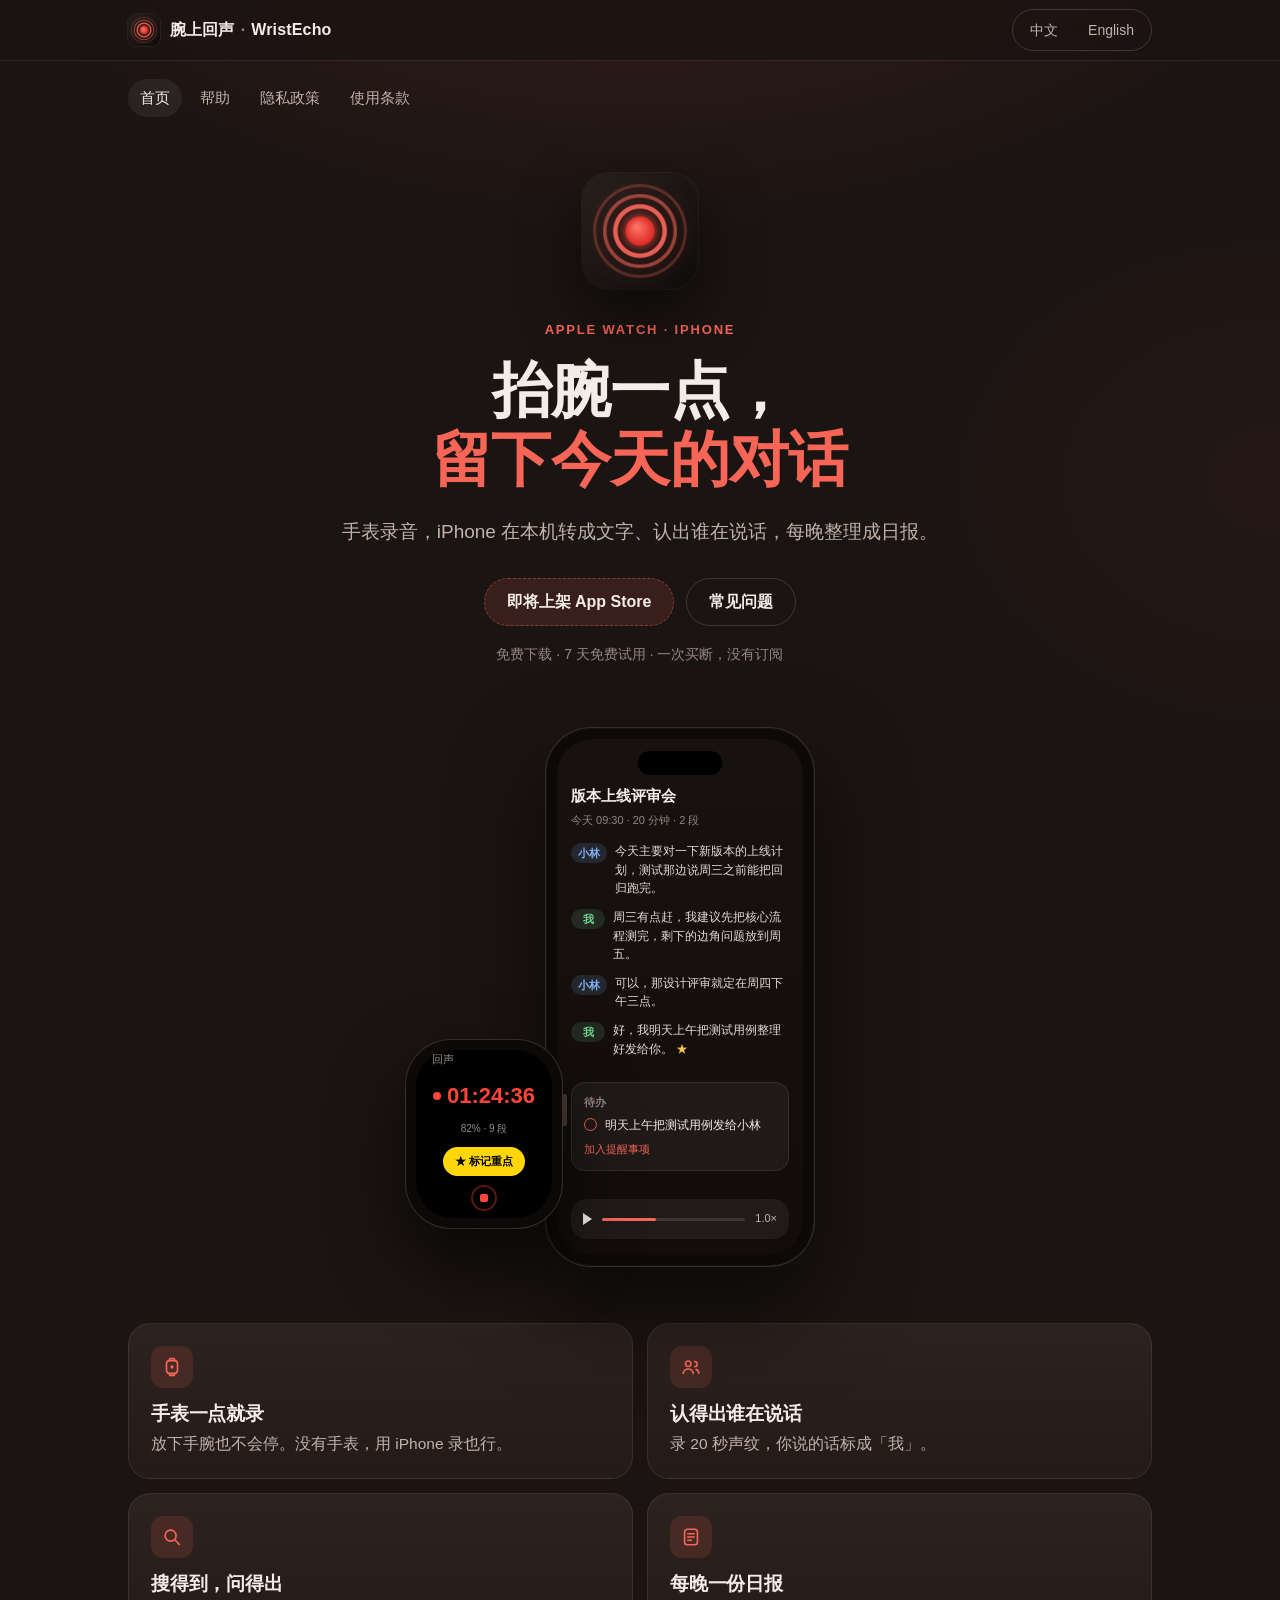
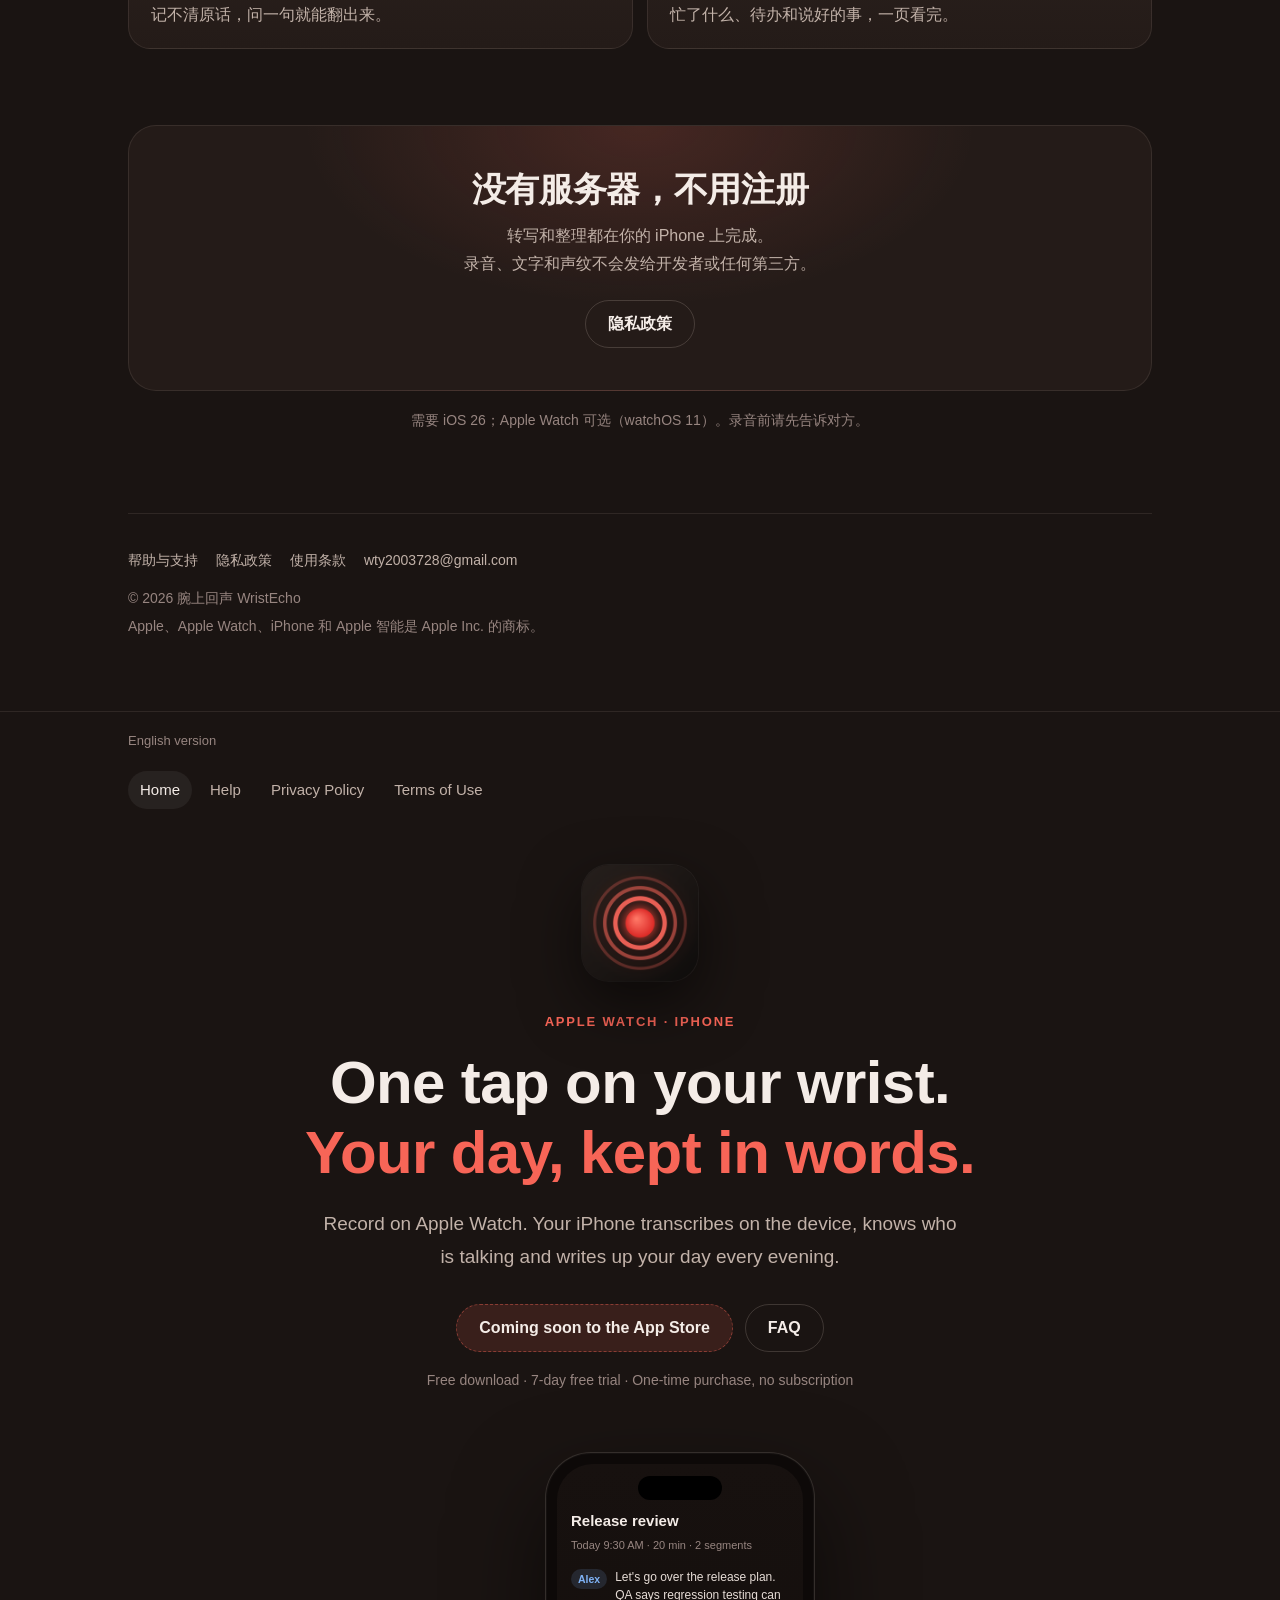
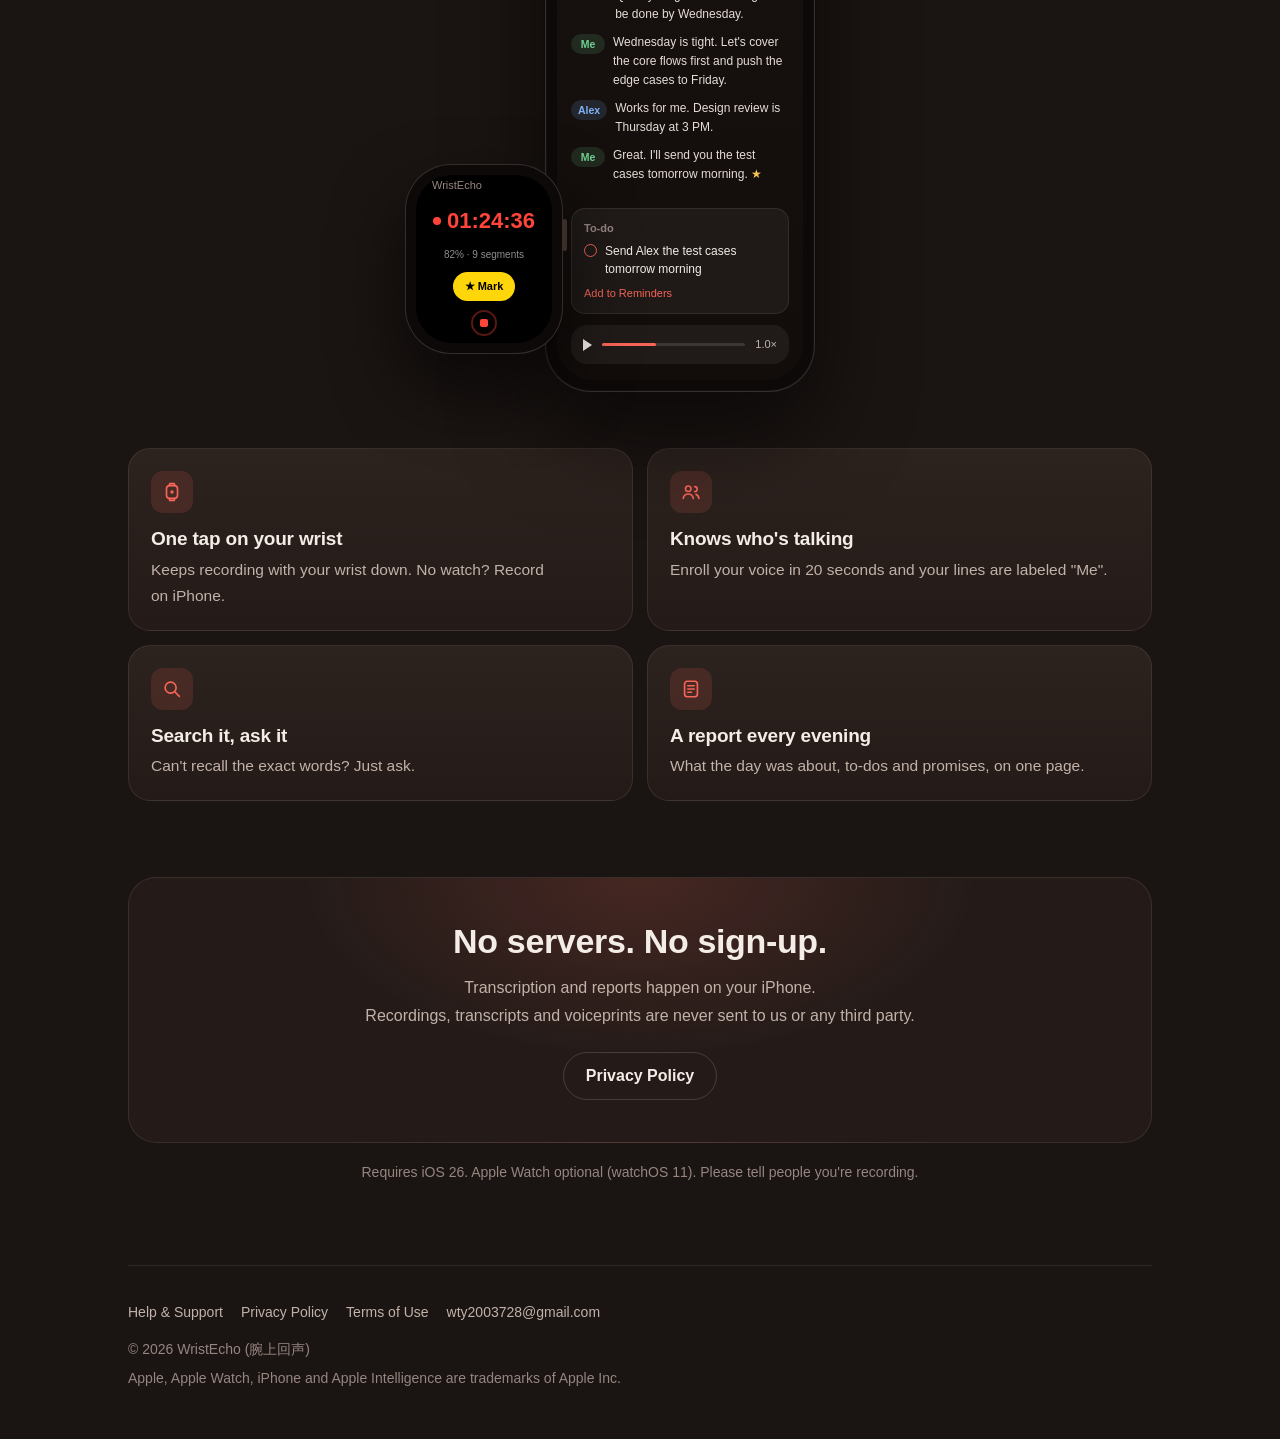
==== commit 17e5f2e5: "WristEcho home: simplify copy to four one-line features and a short privacy note Co-Authored-By: Cla" ====
--- a/wristecho/index.html
+++ b/wristecho/index.html
@@ -4,7 +4,7 @@
 <meta charset="utf-8">
 <meta name="viewport" content="width=device-width, initial-scale=1, viewport-fit=cover">
 <title>腕上回声 WristEcho · 抬腕一点，留下今天的对话</title>
-<meta name="description" content="Apple Watch 或 iPhone 录音，iPhone 在本机转成文字、标出谁在说话、每天整理日报。没有服务器，不用注册，不发给开发者或任何第三方。WristEcho records on Apple Watch or iPhone and turns your day into speaker-labeled transcripts and daily reports, all on device.">
+<meta name="description" content="手表录音，iPhone 在本机转成文字、认出谁在说话，每晚整理成日报。没有服务器，不用注册。WristEcho: record on Apple Watch, transcribed and written up on your iPhone. No servers, no sign-up.">
 <meta name="theme-color" content="#1A1412">
 <meta name="color-scheme" content="dark">
 <meta property="og:title" content="腕上回声 WristEcho">
@@ -38,7 +38,7 @@
       <div class="emblem" aria-hidden="true"><span class="ring"></span><span class="ring"></span><span class="ring"></span><img src="icon.png" alt="" width="116" height="116"></div>
       <p class="eyebrow">Apple Watch · iPhone</p>
       <h1>抬腕一点，<br><span class="hl">留下今天的对话</span></h1>
-      <p class="lede">在手表或 iPhone 上开始录音，iPhone 在本机把录音转成文字，标出每句话是谁说的，晚上再把这一天整理成日报。没有服务器，不用注册，录音和文字不会发给开发者或任何第三方。</p>
+      <p class="lede">手表录音，iPhone 在本机转成文字、认出谁在说话，每晚整理成日报。</p>
       <div class="cta">
         <span class="btn btn-soon">即将上架 App Store</span>
         <a class="btn btn-ghost" href="support.html#zh">常见问题</a>
@@ -70,103 +70,37 @@
     </div>
 
     <div class="section">
-      <div class="section-head">
-        <h2>手表录音，iPhone 整理</h2>
-        <p>录音、转写、认人、搜索和日报，都在你自己的设备上完成。</p>
-      </div>
-      <div class="grid">
+      <div class="grid grid-2">
         <div class="card">
           <div class="icon"><svg viewBox="0 0 24 24" fill="none" stroke="currentColor" stroke-width="1.8" stroke-linecap="round" stroke-linejoin="round" aria-hidden="true"><rect x="6" y="5" width="12" height="14" rx="3.5"/><path d="M9 5l.6-2.2h4.8L15 5M9 19l.6 2.2h4.8L15 19"/><circle cx="12" cy="12" r="1.8" fill="currentColor" stroke="none"/></svg></div>
           <h3>手表一点就录</h3>
-          <p>在「回声」里点开始，或者把它加到表盘上，抬腕一点就录。「回声」开在屏幕上时有红点和计时，表盘组件和系统的麦克风提示也会显示在录音，放下手腕也不会停。</p>
+          <p>放下手腕也不会停。没有手表，用 iPhone 录也行。</p>
         </div>
         <div class="card">
           <div class="icon"><svg viewBox="0 0 24 24" fill="none" stroke="currentColor" stroke-width="1.8" stroke-linecap="round" stroke-linejoin="round" aria-hidden="true"><circle cx="9" cy="8.5" r="3"/><path d="M3.5 19c.6-3 2.8-4.8 5.5-4.8s4.9 1.8 5.5 4.8"/><path d="M16 6.2a2.7 2.7 0 1 1 0 5.4M17.5 14.6c1.7.6 2.8 2.1 3.1 4.4"/></svg></div>
           <h3>认得出谁在说话</h3>
-          <p>读 20 秒文字录下你的声纹，你说的话会标成「我」。家人、同事在场并同意后也能录，或者直接在录音里给说话人起个名字。</p>
+          <p>录 20 秒声纹，你说的话标成「我」。</p>
         </div>
         <div class="card">
           <div class="icon"><svg viewBox="0 0 24 24" fill="none" stroke="currentColor" stroke-width="1.8" stroke-linecap="round" stroke-linejoin="round" aria-hidden="true"><circle cx="10.5" cy="10.5" r="6"/><path d="M15 15l5 5"/></svg></div>
           <h3>搜得到，问得出</h3>
-          <p>按关键词搜全部录音；记不清原话，就用一句话问。回答附上出处，点一下回到当时的录音。</p>
+          <p>记不清原话，问一句就能翻出来。</p>
         </div>
         <div class="card">
           <div class="icon"><svg viewBox="0 0 24 24" fill="none" stroke="currentColor" stroke-width="1.8" stroke-linecap="round" stroke-linejoin="round" aria-hidden="true"><rect x="5" y="3.5" width="14" height="17" rx="3"/><path d="M8.5 8.5h7M8.5 12h7M8.5 15.5h4"/></svg></div>
-          <h3>日报、周报和待办</h3>
-          <p>每天晚上整理当天：忙了什么、时间线、待办和说好的事；每周一出周报。待办点一下就能加进「提醒事项」。</p>
-        </div>
-        <div class="card">
-          <div class="icon"><svg viewBox="0 0 24 24" fill="none" stroke="currentColor" stroke-width="1.8" stroke-linecap="round" stroke-linejoin="round" aria-hidden="true"><rect x="7" y="2.8" width="10" height="18.4" rx="2.6"/><path d="M10.5 18h3"/></svg></div>
-          <h3>没有手表也能用</h3>
-          <p>直接用 iPhone 录，锁屏后照样录；用 Siri、快捷指令或操作按钮也能开始。也可以导入手机里已有的录音文件。</p>
-        </div>
-        <div class="card">
-          <div class="icon"><svg viewBox="0 0 24 24" fill="none" stroke="currentColor" stroke-width="1.8" stroke-linecap="round" stroke-linejoin="round" aria-hidden="true"><path d="M12 3l7 3v5.5c0 4.4-3 7.9-7 9.5-4-1.6-7-5.1-7-9.5V6z"/><path d="M9.2 12l2 2 3.6-3.8"/></svg></div>
-          <h3>数据由你自己保管</h3>
-          <p>没有服务器，不用注册，也不用填 API Key。文字、声纹、日报和待办会随你自己的 iCloud 或电脑备份保存，音频默认不进备份，还可以用面容 ID 锁住 App。</p>
-        </div>
-      </div>
-    </div>
-
-    <div class="section">
-      <div class="section-head">
-        <h2>从手腕到日报</h2>
-        <p>录音每 10 分钟存成一段，一段一段传到 iPhone，转完就能搜。</p>
-      </div>
-      <ol class="flow">
-        <li><h3>开始录音</h3><p>手表或 iPhone 上点一下。很久没人说话或电量太低时，会自动停止并保存。</p></li>
-        <li><h3>传到 iPhone</h3><p>录好的段自动传到你自己的 iPhone，收到后手表上的那一段才删除。</p></li>
-        <li><h3>转成文字</h3><p>iPhone 在本机转写，标出说话人，建好搜索索引。充电时也会在后台继续转。</p></li>
-        <li><h3>整理日报</h3><p>默认每晚 21:00 以后整理当天，每周一整理上一周。允许通知的话，整理好会提醒你。</p></li>
-      </ol>
-    </div>
-
-    <div class="section">
-      <div class="section-head">
-        <h2>AI 整理，看你的 iPhone</h2>
-        <p>没有 AI 也能用：录音、转写、认人和搜索都不依赖它。</p>
-      </div>
-      <div class="tiers">
-        <div class="tier"><span class="tag">Apple 智能</span><h3>支持 Apple 智能的 iPhone</h3><p>iPhone 15 Pro、iPhone 15 Pro Max，以及 iPhone 16 和之后的机型，打开 Apple 智能后，日报、周报和问答都由 Apple 智能在本机完成。</p></div>
-        <div class="tier"><span class="tag">本地模型</span><h3>下载一个开源模型</h3><p>6 GB 及以上内存的 iPhone，可以在设置里下载开源模型（约 1 GB 到 2.3 GB），下好以后离线使用。</p></div>
-        <div class="tier"><span class="tag">摘录整理</span><h3>每台 iPhone 都能用</h3><p>从录音里挑出最有内容的原话，整理出待办和说好的事，不用任何生成模型。</p></div>
-      </div>
-      <p class="note">Apple 智能能不能用，取决于设备、语言和所在地区，中国大陆目前用不了。AI 整理可能有错，要紧的事请回听原声核对。</p>
+          <h3>每晚一份日报</h3>
+          <p>忙了什么、待办和说好的事，一页看完。</p>
+        </div>
+      </div>
     </div>
 
     <div class="band">
-      <h2>没有服务器，不发给开发者或第三方</h2>
-      <p>腕上回声不收集任何数据，没有账号，也没有广告和统计工具。开发者看不到你的录音、文字和声纹，数据只在你的设备和你自己的备份里。设置里随时可以导出全部文字，或者删除全部数据。</p>
-      <a class="btn btn-ghost" href="privacy.html#zh">读隐私政策</a>
-    </div>
-
-    <div class="section">
-      <div class="section-head">
-        <h2>先免费用 7 天</h2>
-      </div>
-      <div class="price">
-        <h3>免费下载，一次买断</h3>
-        <ul>
-          <li><b>7 天免费试用：</b>在 App 里点一下开始，试用期间所有功能都能用，到期不会自动扣费。</li>
-          <li><b>一次性解锁：</b>买一次一直能用，支持家人共享，没有订阅。价格以 App Store 显示为准。</li>
-          <li><b>试用结束不丢东西：</b>录音照常传进来、照常保存，已有的文字和日报照样能看、能搜、能导出；只是新录音的转写和新的 AI 整理会暂停。解锁后，攒下的录音自动转写，最近 7 天的日报和上一周的周报自动补上，更早的日子可以在「记忆」里逐天整理。</li>
-        </ul>
-      </div>
-      <p class="consent"><b>录音前，请先告诉对方。</b>腕上回声会录下身边的声音，也包括别人说的话。和别人说话时请让对方知道你在录音，并遵守当地关于录音的法律。</p>
-    </div>
-
-    <div class="section">
-      <div class="section-head">
-        <h2>使用要求</h2>
-      </div>
-      <div class="specs">
-        <div class="spec"><b>iPhone</b><span>iOS 26 或更新版本</span></div>
-        <div class="spec"><b>Apple Watch（可选）</b><span>watchOS 11 或更新版本</span></div>
-        <div class="spec"><b>界面语言</b><span>简体中文、繁体中文、英文</span></div>
-        <div class="spec"><b>续航实测</b><span>Apple Watch Series 9 熄屏连续录音约 13 小时，用掉约 74% 电量</span></div>
-      </div>
-      <p class="note">续航只是一次过夜实测的结果，不同机型和用法会有差别。</p>
-    </div>
+      <h2>没有服务器，不用注册</h2>
+      <p>转写和整理都在你的 iPhone 上完成。<br>录音、文字和声纹不会发给开发者或任何第三方。</p>
+      <a class="btn btn-ghost" href="privacy.html#zh">隐私政策</a>
+    </div>
+
+    <p class="note center">需要 iOS 26；Apple Watch 可选（watchOS 11）。录音前请先告诉对方。</p>
 
     <footer class="foot">
       <div class="foot-links">
@@ -195,7 +129,7 @@
       <div class="emblem" aria-hidden="true"><span class="ring"></span><span class="ring"></span><span class="ring"></span><img src="icon.png" alt="" width="116" height="116"></div>
       <p class="eyebrow">Apple Watch · iPhone</p>
       <h1>One tap on your wrist.<br><span class="hl">Your day, kept in words.</span></h1>
-      <p class="lede">Start recording on Apple Watch or iPhone. Your iPhone transcribes on the device, marks who said each line and writes up your day every evening. No servers, no sign-up, nothing sent to us or any third party.</p>
+      <p class="lede">Record on Apple Watch. Your iPhone transcribes on the device, knows who is talking and writes up your day every evening.</p>
       <div class="cta">
         <span class="btn btn-soon">Coming soon to the App Store</span>
         <a class="btn btn-ghost" href="support.html#en">FAQ</a>
@@ -227,103 +161,37 @@
     </div>
 
     <div class="section">
-      <div class="section-head">
-        <h2>Record on your wrist, sorted on your iPhone</h2>
-        <p>Recording, transcription, speaker recognition, search and reports all happen on your own devices.</p>
-      </div>
-      <div class="grid">
+      <div class="grid grid-2">
         <div class="card">
           <div class="icon"><svg viewBox="0 0 24 24" fill="none" stroke="currentColor" stroke-width="1.8" stroke-linecap="round" stroke-linejoin="round" aria-hidden="true"><rect x="6" y="5" width="12" height="14" rx="3.5"/><path d="M9 5l.6-2.2h4.8L15 5M9 19l.6 2.2h4.8L15 19"/><circle cx="12" cy="12" r="1.8" fill="currentColor" stroke="none"/></svg></div>
-          <h3>One tap on Apple Watch</h3>
-          <p>Tap Start in the app, or add it to your watch face and start with one tap. The app shows a red dot and timer while it's on screen, and the complication and system mic indicator show it too. Recording keeps going with your wrist down.</p>
+          <h3>One tap on your wrist</h3>
+          <p>Keeps recording with your wrist down. No watch? Record on iPhone.</p>
         </div>
         <div class="card">
           <div class="icon"><svg viewBox="0 0 24 24" fill="none" stroke="currentColor" stroke-width="1.8" stroke-linecap="round" stroke-linejoin="round" aria-hidden="true"><circle cx="9" cy="8.5" r="3"/><path d="M3.5 19c.6-3 2.8-4.8 5.5-4.8s4.9 1.8 5.5 4.8"/><path d="M16 6.2a2.7 2.7 0 1 1 0 5.4M17.5 14.6c1.7.6 2.8 2.1 3.1 4.4"/></svg></div>
           <h3>Knows who's talking</h3>
-          <p>Read a short text for 20 seconds and your lines are labeled "Me". Family and colleagues can enroll when they're present and agree, or just name a speaker in a transcript.</p>
+          <p>Enroll your voice in 20 seconds and your lines are labeled "Me".</p>
         </div>
         <div class="card">
           <div class="icon"><svg viewBox="0 0 24 24" fill="none" stroke="currentColor" stroke-width="1.8" stroke-linecap="round" stroke-linejoin="round" aria-hidden="true"><circle cx="10.5" cy="10.5" r="6"/><path d="M15 15l5 5"/></svg></div>
           <h3>Search it, ask it</h3>
-          <p>Search every recording by keyword, or ask in your own words. Answers cite the original lines; tap one to hear that moment again.</p>
+          <p>Can't recall the exact words? Just ask.</p>
         </div>
         <div class="card">
           <div class="icon"><svg viewBox="0 0 24 24" fill="none" stroke="currentColor" stroke-width="1.8" stroke-linecap="round" stroke-linejoin="round" aria-hidden="true"><rect x="5" y="3.5" width="14" height="17" rx="3"/><path d="M8.5 8.5h7M8.5 12h7M8.5 15.5h4"/></svg></div>
-          <h3>Daily and weekly reports</h3>
-          <p>Every evening: what the day was about, a timeline, to-dos and promises made. Every Monday, a weekly report. Send to-dos to Apple Reminders with one tap.</p>
-        </div>
-        <div class="card">
-          <div class="icon"><svg viewBox="0 0 24 24" fill="none" stroke="currentColor" stroke-width="1.8" stroke-linecap="round" stroke-linejoin="round" aria-hidden="true"><rect x="7" y="2.8" width="10" height="18.4" rx="2.6"/><path d="M10.5 18h3"/></svg></div>
-          <h3>No watch? No problem</h3>
-          <p>Record with your iPhone, even with the screen locked, or start with Siri, Shortcuts or the Action button. You can also import audio files you already have.</p>
-        </div>
-        <div class="card">
-          <div class="icon"><svg viewBox="0 0 24 24" fill="none" stroke="currentColor" stroke-width="1.8" stroke-linecap="round" stroke-linejoin="round" aria-hidden="true"><path d="M12 3l7 3v5.5c0 4.4-3 7.9-7 9.5-4-1.6-7-5.1-7-9.5V6z"/><path d="M9.2 12l2 2 3.6-3.8"/></svg></div>
-          <h3>Your data stays yours</h3>
-          <p>No servers, no sign-up, no API keys. Transcripts, voiceprints, reports and to-dos go into your own iCloud or computer backup, audio is left out of backups by default, and you can lock the app with Face ID.</p>
-        </div>
-      </div>
-    </div>
-
-    <div class="section">
-      <div class="section-head">
-        <h2>From your wrist to a daily report</h2>
-        <p>Audio is saved in 10-minute segments, sent to your iPhone one by one, and searchable once transcribed.</p>
-      </div>
-      <ol class="flow">
-        <li><h3>Record</h3><p>Tap once on the watch or iPhone. It stops and saves by itself after a long silence or when the battery runs low.</p></li>
-        <li><h3>Send to iPhone</h3><p>Segments go to your own iPhone automatically. The watch deletes a segment only after the iPhone has it.</p></li>
-        <li><h3>Transcribe</h3><p>Your iPhone transcribes on the device, labels speakers and builds the search index, and keeps going in the background while charging.</p></li>
-        <li><h3>Write it up</h3><p>After 9 PM by default it writes up the day, and every Monday the week before. With notifications on, you hear when it's ready.</p></li>
-      </ol>
-    </div>
-
-    <div class="section">
-      <div class="section-head">
-        <h2>AI summaries depend on your iPhone</h2>
-        <p>Recording, transcription, speaker recognition and search work without any AI.</p>
-      </div>
-      <div class="tiers">
-        <div class="tier"><span class="tag">Apple Intelligence</span><h3>iPhones with Apple Intelligence</h3><p>On iPhone 15 Pro, iPhone 15 Pro Max, and iPhone 16 or later with Apple Intelligence turned on, reports and answers are written by Apple Intelligence on the device.</p></div>
-        <div class="tier"><span class="tag">Local model</span><h3>Download an open-source model</h3><p>iPhones with 6 GB of memory or more can download an open-source model (about 1 GB to 2.3 GB) in Settings. After that it runs offline.</p></div>
-        <div class="tier"><span class="tag">Extracts</span><h3>Works on every iPhone</h3><p>Picks the most meaningful sentences from your recordings and lists to-dos and promises, with no generative model.</p></div>
-      </div>
-      <p class="note">Apple Intelligence availability depends on device, language and region, and it is currently not available in China mainland. AI can be wrong, so check important details against the original audio.</p>
+          <h3>A report every evening</h3>
+          <p>What the day was about, to-dos and promises, on one page.</p>
+        </div>
+      </div>
     </div>
 
     <div class="band">
-      <h2>No servers. Nothing sent to us.</h2>
-      <p>WristEcho collects no data. There is no account, no ads and no analytics, and the developer never sees your recordings, transcripts or voiceprints. Your data stays on your devices and in your own backups. Export all your text or delete everything in Settings at any time.</p>
-      <a class="btn btn-ghost" href="privacy.html#en">Read the privacy policy</a>
-    </div>
-
-    <div class="section">
-      <div class="section-head">
-        <h2>Try it free for 7 days</h2>
-      </div>
-      <div class="price">
-        <h3>Free download, one-time purchase</h3>
-        <ul>
-          <li><b>7-day free trial:</b> start it in the app with one tap and use every feature. Nothing is charged when it ends.</li>
-          <li><b>One-time unlock:</b> buy once and keep it for good, with Family Sharing. No subscription. The price is shown in the App Store.</li>
-          <li><b>Nothing is lost after the trial:</b> recordings keep arriving and stay safe, and your transcripts and reports stay readable, searchable and exportable. Only transcription of new recordings and new AI reports pause. Once you unlock, saved recordings are transcribed automatically, the last 7 days' daily reports and last week's report catch up, and older days can be written up one by one in Memory.</li>
-        </ul>
-      </div>
-      <p class="consent"><b>Please tell people you're recording.</b> WristEcho records the sound around you, including other people. Let the people you talk to know, and follow the recording laws where you are.</p>
-    </div>
-
-    <div class="section">
-      <div class="section-head">
-        <h2>Requirements</h2>
-      </div>
-      <div class="specs">
-        <div class="spec"><b>iPhone</b><span>iOS 26 or later</span></div>
-        <div class="spec"><b>Apple Watch (optional)</b><span>watchOS 11 or later</span></div>
-        <div class="spec"><b>Languages</b><span>English, Simplified Chinese, Traditional Chinese</span></div>
-        <div class="spec"><b>Battery, in our test</b><span>Apple Watch Series 9 recorded about 13 hours overnight with the screen off and used about 74% of its battery</span></div>
-      </div>
-      <p class="note">Battery life comes from one overnight test and varies by model and use.</p>
-    </div>
+      <h2>No servers. No sign-up.</h2>
+      <p>Transcription and reports happen on your iPhone.<br>Recordings, transcripts and voiceprints are never sent to us or any third party.</p>
+      <a class="btn btn-ghost" href="privacy.html#en">Privacy Policy</a>
+    </div>
+
+    <p class="note center">Requires iOS 26. Apple Watch optional (watchOS 11). Please tell people you're recording.</p>
 
     <footer class="foot">
       <div class="foot-links">
--- a/wristecho/style.css
+++ b/wristecho/style.css
@@ -802,3 +802,5 @@
   white-space: nowrap;
   border: 0;
 }
+.note.center { text-align: center; }
+@media (min-width: 720px) { .grid.grid-2 { grid-template-columns: repeat(2, 1fr); } }
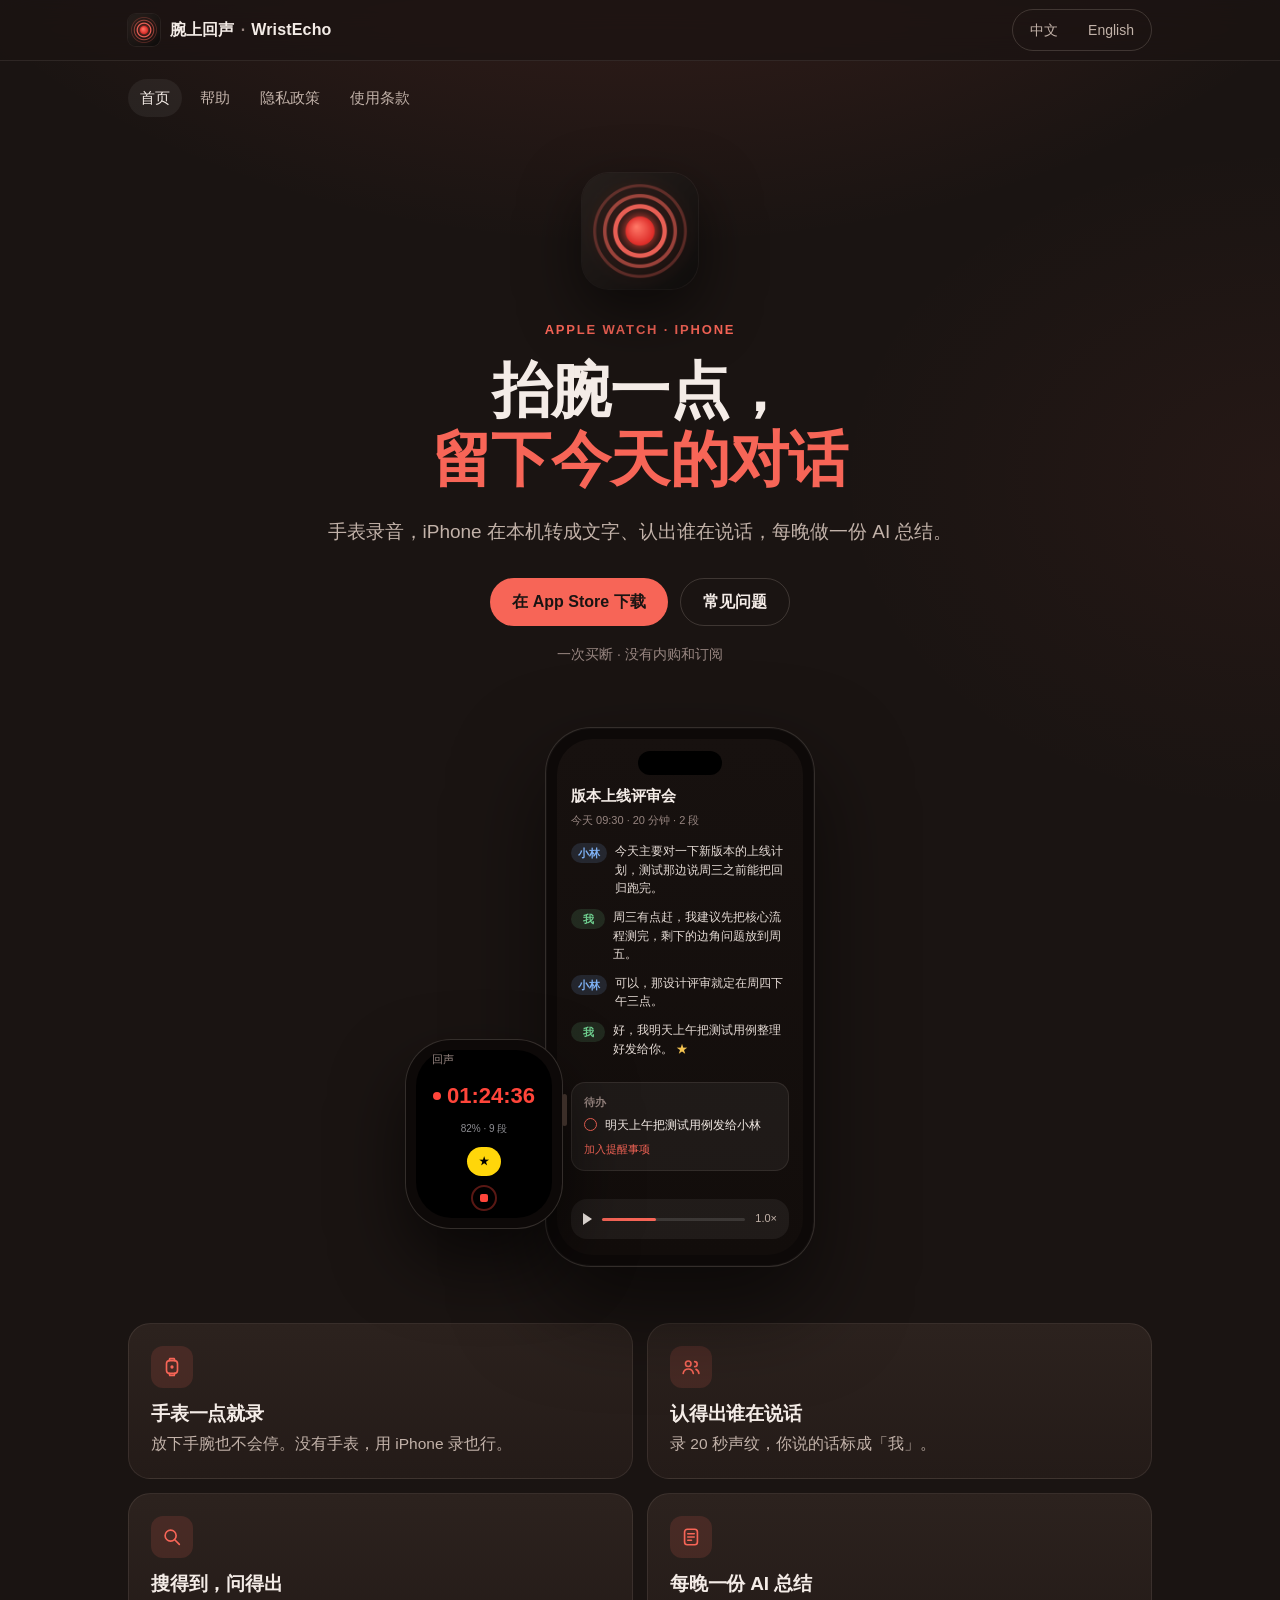
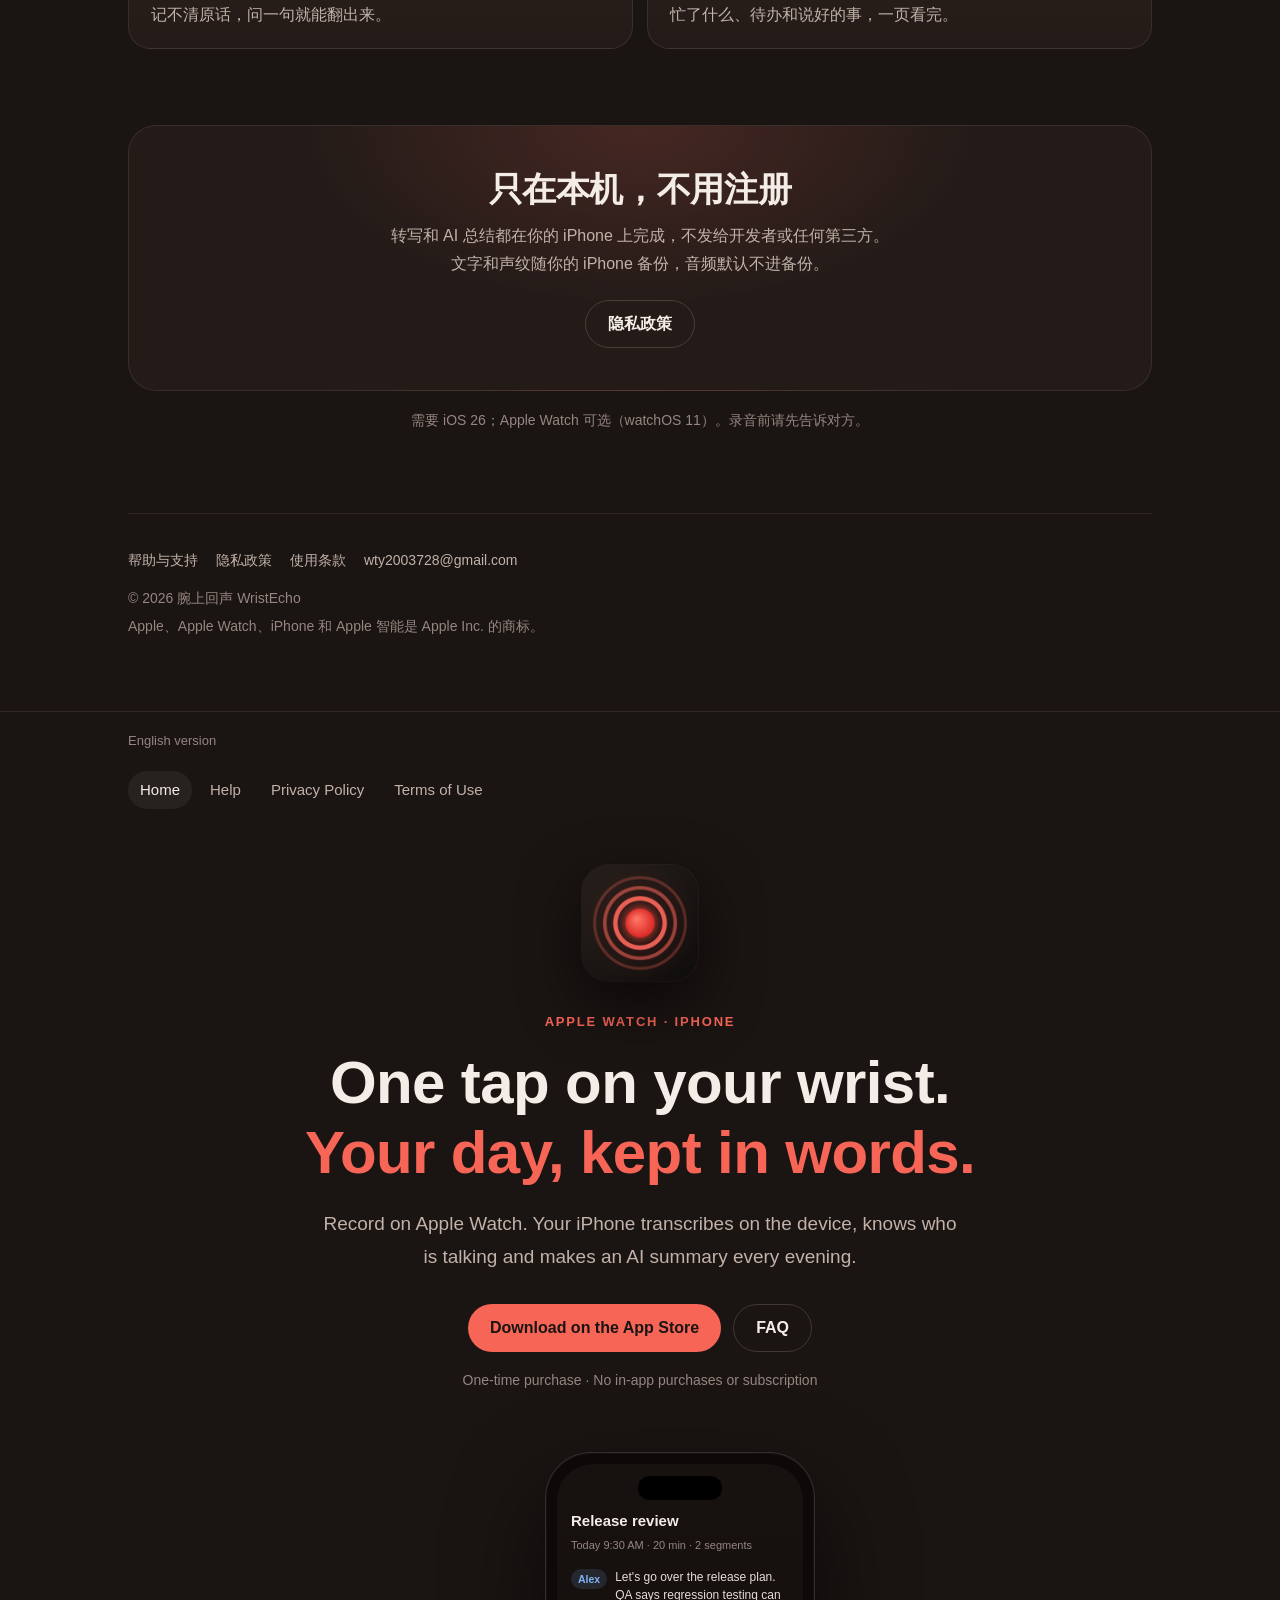
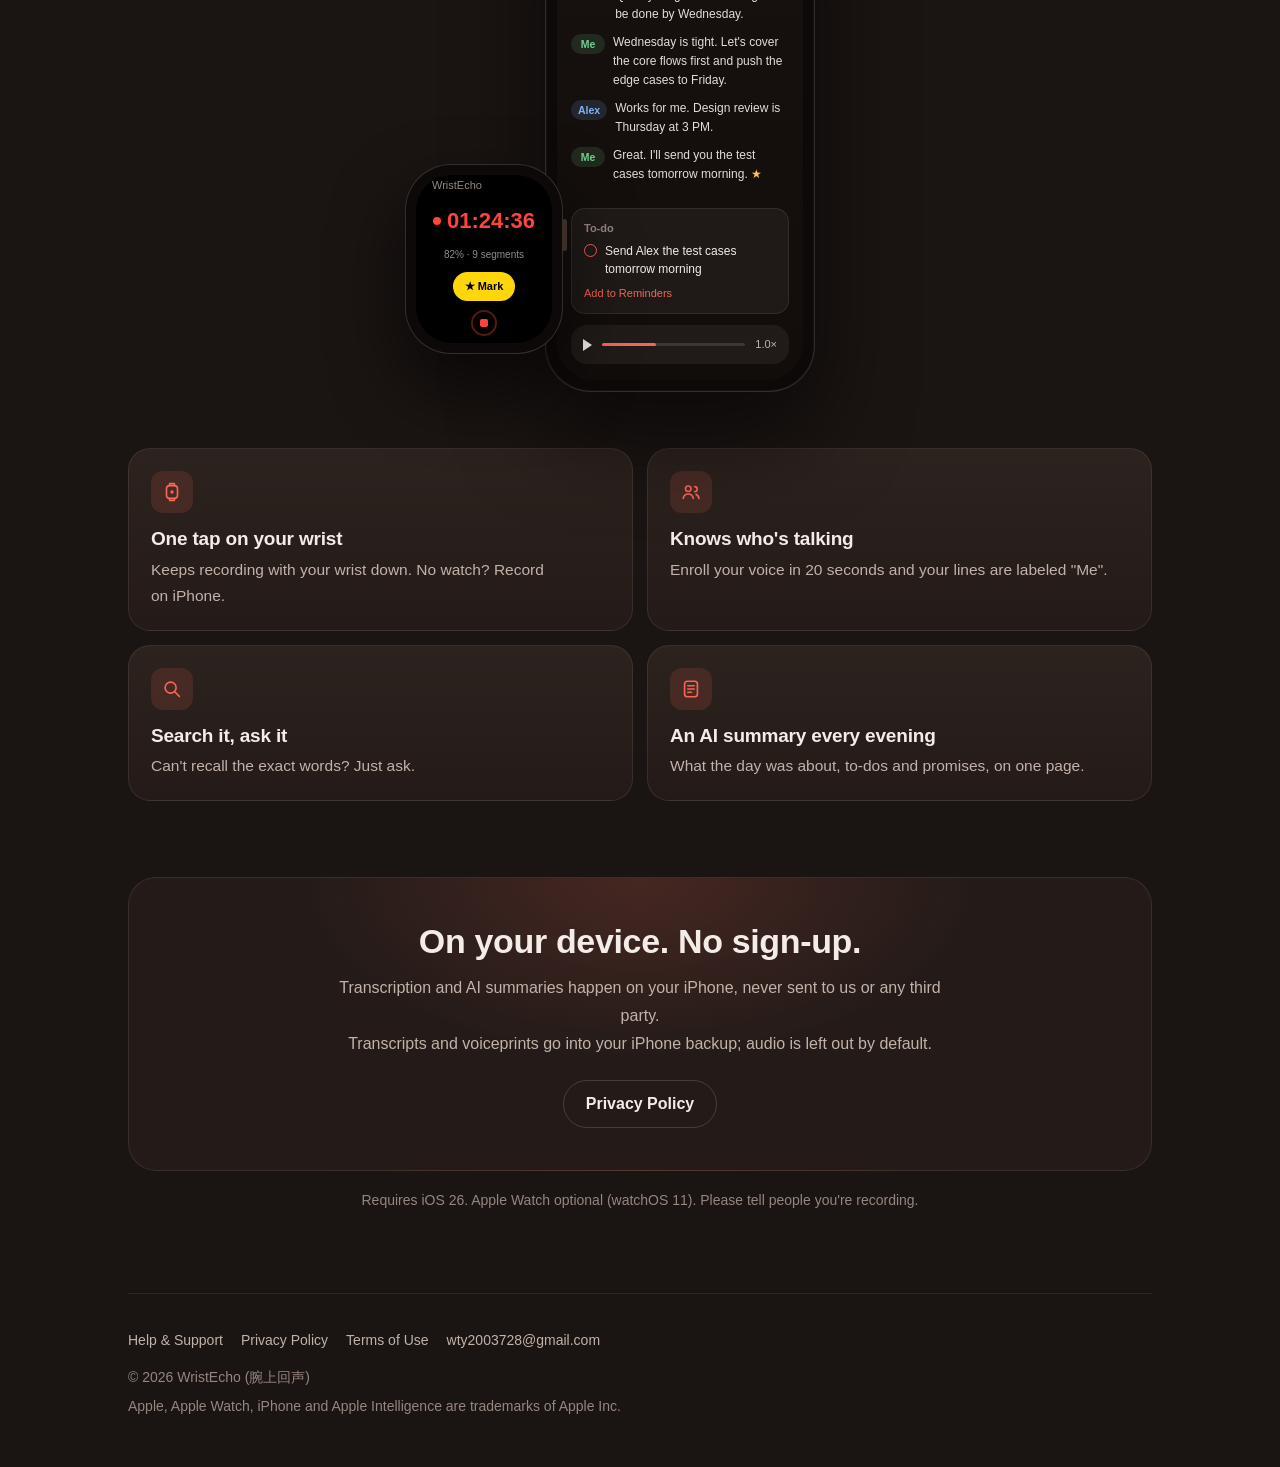
==== commit 123f443f: "腕上回声: paid upfront, App Store download link Co-Authored-By: Claude Opus 5.5 <noreply@anthropic.com> " ====
--- a/wristecho/index.html
+++ b/wristecho/index.html
@@ -4,7 +4,7 @@
 <meta charset="utf-8">
 <meta name="viewport" content="width=device-width, initial-scale=1, viewport-fit=cover">
 <title>腕上回声 WristEcho · 抬腕一点，留下今天的对话</title>
-<meta name="description" content="手表录音，iPhone 在本机转成文字、认出谁在说话，每晚整理成日报。没有服务器，不用注册。WristEcho: record on Apple Watch, transcribed and written up on your iPhone. No servers, no sign-up.">
+<meta name="description" content="手表录音，iPhone 在本机转成文字、认出谁在说话，每晚做一份 AI 总结。不用注册。WristEcho: record on Apple Watch; transcription and AI summaries on your iPhone. No sign-up.">
 <meta name="theme-color" content="#1A1412">
 <meta name="color-scheme" content="dark">
 <meta property="og:title" content="腕上回声 WristEcho">
@@ -38,12 +38,12 @@
       <div class="emblem" aria-hidden="true"><span class="ring"></span><span class="ring"></span><span class="ring"></span><img src="icon.png" alt="" width="116" height="116"></div>
       <p class="eyebrow">Apple Watch · iPhone</p>
       <h1>抬腕一点，<br><span class="hl">留下今天的对话</span></h1>
-      <p class="lede">手表录音，iPhone 在本机转成文字、认出谁在说话，每晚整理成日报。</p>
+      <p class="lede">手表录音，iPhone 在本机转成文字、认出谁在说话，每晚做一份 AI 总结。</p>
       <div class="cta">
-        <span class="btn btn-soon">即将上架 App Store</span>
+        <a class="btn btn-solid" href="https://apps.apple.com/app/id6822569768">在 App Store 下载</a>
         <a class="btn btn-ghost" href="support.html#zh">常见问题</a>
       </div>
-      <p class="fine">免费下载 · 7 天免费试用 · 一次买断，没有订阅</p>
+      <p class="fine">一次买断 · 没有内购和订阅</p>
     </div>
 
     <div class="showcase" aria-hidden="true">
@@ -63,7 +63,7 @@
           <span class="w-name">回声</span>
           <span class="w-timer">01:24:36</span>
           <span class="w-meta">82% · 9 段</span>
-          <span class="w-mark">★ 标记重点</span>
+          <span class="w-mark">★</span>
           <span class="w-stop"></span>
         </div>
       </div>
@@ -88,15 +88,15 @@
         </div>
         <div class="card">
           <div class="icon"><svg viewBox="0 0 24 24" fill="none" stroke="currentColor" stroke-width="1.8" stroke-linecap="round" stroke-linejoin="round" aria-hidden="true"><rect x="5" y="3.5" width="14" height="17" rx="3"/><path d="M8.5 8.5h7M8.5 12h7M8.5 15.5h4"/></svg></div>
-          <h3>每晚一份日报</h3>
+          <h3>每晚一份 AI 总结</h3>
           <p>忙了什么、待办和说好的事，一页看完。</p>
         </div>
       </div>
     </div>
 
     <div class="band">
-      <h2>没有服务器，不用注册</h2>
-      <p>转写和整理都在你的 iPhone 上完成。<br>录音、文字和声纹不会发给开发者或任何第三方。</p>
+      <h2>只在本机，不用注册</h2>
+      <p>转写和 AI 总结都在你的 iPhone 上完成，不发给开发者或任何第三方。<br>文字和声纹随你的 iPhone 备份，音频默认不进备份。</p>
       <a class="btn btn-ghost" href="privacy.html#zh">隐私政策</a>
     </div>
 
@@ -129,12 +129,12 @@
       <div class="emblem" aria-hidden="true"><span class="ring"></span><span class="ring"></span><span class="ring"></span><img src="icon.png" alt="" width="116" height="116"></div>
       <p class="eyebrow">Apple Watch · iPhone</p>
       <h1>One tap on your wrist.<br><span class="hl">Your day, kept in words.</span></h1>
-      <p class="lede">Record on Apple Watch. Your iPhone transcribes on the device, knows who is talking and writes up your day every evening.</p>
+      <p class="lede">Record on Apple Watch. Your iPhone transcribes on the device, knows who is talking and makes an AI summary every evening.</p>
       <div class="cta">
-        <span class="btn btn-soon">Coming soon to the App Store</span>
+        <a class="btn btn-solid" href="https://apps.apple.com/app/id6822569768">Download on the App Store</a>
         <a class="btn btn-ghost" href="support.html#en">FAQ</a>
       </div>
-      <p class="fine">Free download · 7-day free trial · One-time purchase, no subscription</p>
+      <p class="fine">One-time purchase · No in-app purchases or subscription</p>
     </div>
 
     <div class="showcase" aria-hidden="true">
@@ -179,15 +179,15 @@
         </div>
         <div class="card">
           <div class="icon"><svg viewBox="0 0 24 24" fill="none" stroke="currentColor" stroke-width="1.8" stroke-linecap="round" stroke-linejoin="round" aria-hidden="true"><rect x="5" y="3.5" width="14" height="17" rx="3"/><path d="M8.5 8.5h7M8.5 12h7M8.5 15.5h4"/></svg></div>
-          <h3>A report every evening</h3>
+          <h3>An AI summary every evening</h3>
           <p>What the day was about, to-dos and promises, on one page.</p>
         </div>
       </div>
     </div>
 
     <div class="band">
-      <h2>No servers. No sign-up.</h2>
-      <p>Transcription and reports happen on your iPhone.<br>Recordings, transcripts and voiceprints are never sent to us or any third party.</p>
+      <h2>On your device. No sign-up.</h2>
+      <p>Transcription and AI summaries happen on your iPhone, never sent to us or any third party.<br>Transcripts and voiceprints go into your iPhone backup; audio is left out by default.</p>
       <a class="btn btn-ghost" href="privacy.html#en">Privacy Policy</a>
     </div>
 
--- a/wristecho/style.css
+++ b/wristecho/style.css
@@ -296,12 +296,6 @@
 .btn-solid:hover { background: #FF7769; }
 .btn-ghost { border: 1px solid var(--line-strong); color: var(--text); }
 .btn-ghost:hover { background: rgba(255, 255, 255, 0.05); }
-.btn-soon {
-  border: 1px dashed var(--accent-line);
-  color: var(--text);
-  background: var(--accent-soft);
-  cursor: default;
-}
 
 .fine {
   margin: 16px 0 0;
